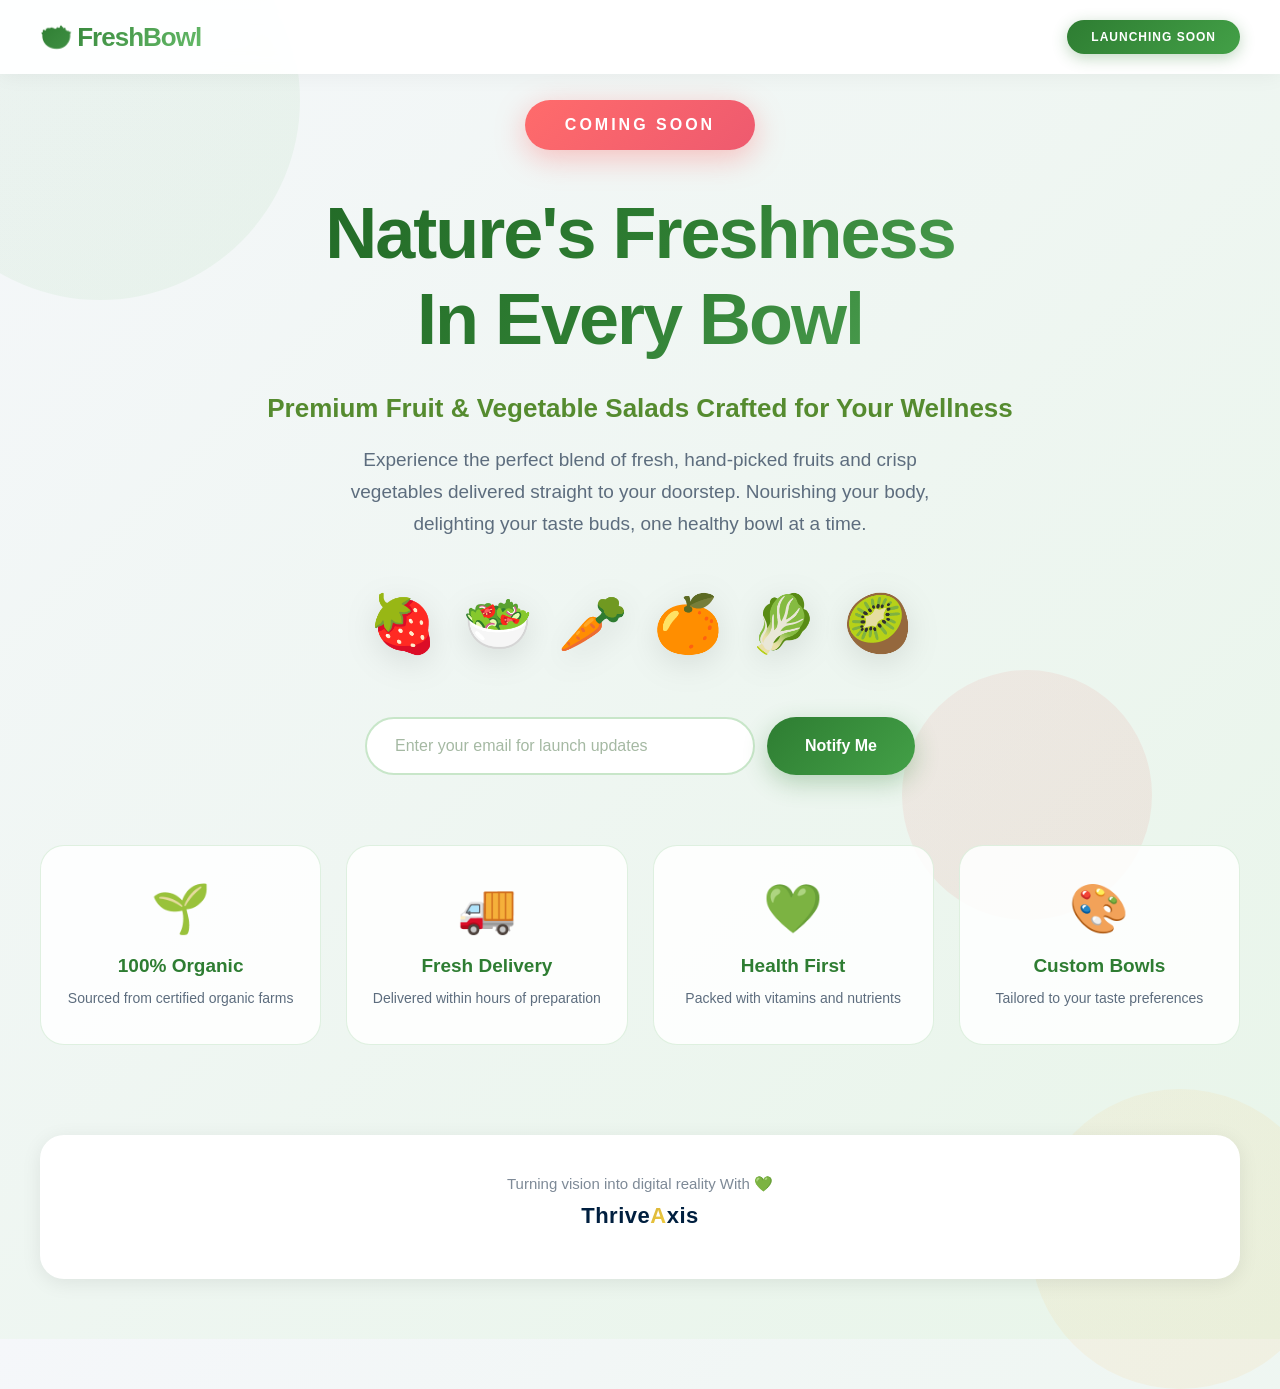
==== index.html @ f8d40009 "intial commits" ====
<!DOCTYPE html>
<html lang="en">
<head>
    <meta charset="UTF-8">
    <meta name="viewport" content="width=device-width, initial-scale=1.0">
            <title>Fresh Bowl - Premium Fruit & Vegetable Salads</title>
    <style>
        * {
            margin: 0;
            padding: 0;
            box-sizing: border-box;
        }

        body {
            font-family: 'Segoe UI', Tahoma, Geneva, Verdana, sans-serif;
            overflow-x: hidden;
            background: linear-gradient(135deg, #f5f7fa 0%, #e8f5e9 100%);
        }

        .hero {
            min-height: 100vh;
            position: relative;
            display: flex;
            align-items: center;
            justify-content: center;
            padding: 100px 20px 60px;
        }

        /* Animated background elements */
        .bg-circle {
            position: absolute;
            border-radius: 50%;
            opacity: 0.08;
            animation: float 20s infinite ease-in-out;
            z-index: 0;
        }

        .circle-1 {
            width: 400px;
            height: 400px;
            background: linear-gradient(135deg, #81c784, #66bb6a);
            top: -100px;
            left: -100px;
            animation-delay: 0s;
        }

        .circle-2 {
            width: 300px;
            height: 300px;
            background: linear-gradient(135deg, #ffb74d, #ffa726);
            bottom: -50px;
            right: -50px;
            animation-delay: 2s;
        }

        .circle-3 {
            width: 250px;
            height: 250px;
            background: linear-gradient(135deg, #ef5350, #e53935);
            top: 50%;
            right: 10%;
            animation-delay: 4s;
        }

        @keyframes float {
            0%, 100% { transform: translate(0, 0) scale(1); }
            25% { transform: translate(30px, -30px) scale(1.1); }
            50% { transform: translate(-20px, 20px) scale(0.9); }
            75% { transform: translate(20px, 30px) scale(1.05); }
        }

        .container {
            max-width: 1200px;
            width: 100%;
            position: relative;
            z-index: 2;
        }

        .header {
            position: fixed;
            top: 0;
            left: 0;
            right: 0;
            padding: 20px 40px;
            display: flex;
            justify-content: space-between;
            align-items: center;
            background: rgba(255, 255, 255, 0.95);
            backdrop-filter: blur(10px);
            box-shadow: 0 2px 20px rgba(0, 0, 0, 0.05);
            z-index: 100;
        }

        .logo {
            font-size: 26px;
            font-weight: 800;
            background: linear-gradient(135deg, #2e7d32, #66bb6a);
            -webkit-background-clip: text;
            -webkit-text-fill-color: transparent;
            background-clip: text;
            letter-spacing: -1px;
        }

        .nav-badge {
            background: linear-gradient(135deg, #2e7d32, #43a047);
            color: white;
            padding: 10px 24px;
            border-radius: 25px;
            font-size: 12px;
            font-weight: 700;
            letter-spacing: 1px;
            box-shadow: 0 4px 15px rgba(46, 125, 50, 0.3);
            text-transform: uppercase;
        }

        .hero-content {
            text-align: center;
            animation: fadeInUp 1s ease-out;
        }

        @keyframes fadeInUp {
            from {
                opacity: 0;
                transform: translateY(30px);
            }
            to {
                opacity: 1;
                transform: translateY(0);
            }
        }

        .coming-soon-main {
            display: inline-block;
            background: linear-gradient(135deg, #ff6b6b, #ee5a6f);
            color: white;
            padding: 16px 40px;
            border-radius: 50px;
            font-size: 16px;
            font-weight: 700;
            letter-spacing: 3px;
            text-transform: uppercase;
            box-shadow: 0 8px 30px rgba(255, 107, 107, 0.4);
            margin-bottom: 40px;
            animation: pulse 2s infinite, fadeInUp 1s ease-out;
        }

        @keyframes pulse {
            0%, 100% { transform: scale(1); }
            50% { transform: scale(1.05); }
        }

        .hero-title {
            font-size: clamp(36px, 7vw, 72px);
            font-weight: 900;
            line-height: 1.2;
            margin-bottom: 30px;
            background: linear-gradient(135deg, #1b5e20, #2e7d32, #66bb6a);
            -webkit-background-clip: text;
            -webkit-text-fill-color: transparent;
            background-clip: text;
            letter-spacing: -2px;
            animation: fadeInUp 1s ease-out 0.2s both;
        }

        .hero-subtitle {
            font-size: clamp(18px, 2.5vw, 26px);
            color: #558b2f;
            margin-bottom: 20px;
            font-weight: 600;
            animation: fadeInUp 1s ease-out 0.3s both;
        }

        .hero-description {
            font-size: clamp(15px, 2vw, 19px);
            color: #5d6d7e;
            max-width: 650px;
            margin: 0 auto 50px;
            line-height: 1.7;
            animation: fadeInUp 1s ease-out 0.4s both;
        }

        .fruit-icons {
            display: flex;
            justify-content: center;
            gap: 25px;
            margin: 50px 0 60px;
            flex-wrap: wrap;
            animation: fadeInUp 1s ease-out 0.5s both;
        }

        .fruit-icon {
            font-size: 56px;
            animation: bounce 3s infinite ease-in-out;
            filter: drop-shadow(0 8px 16px rgba(0,0,0,0.1));
        }

        .fruit-icon:nth-child(1) { animation-delay: 0s; }
        .fruit-icon:nth-child(2) { animation-delay: 0.2s; }
        .fruit-icon:nth-child(3) { animation-delay: 0.4s; }
        .fruit-icon:nth-child(4) { animation-delay: 0.6s; }
        .fruit-icon:nth-child(5) { animation-delay: 0.8s; }

        @keyframes bounce {
            0%, 100% { transform: translateY(0); }
            50% { transform: translateY(-20px); }
        }

        .notify-form {
            display: flex;
            gap: 12px;
            max-width: 550px;
            margin: 0 auto 60px;
            animation: fadeInUp 1s ease-out 0.6s both;
        }

        .email-input {
            flex: 1;
            padding: 18px 28px;
            border: 2px solid #c8e6c9;
            border-radius: 50px;
            font-size: 16px;
            outline: none;
            transition: all 0.3s ease;
            background: white;
        }

        .email-input:focus {
            border-color: #66bb6a;
            box-shadow: 0 0 0 4px rgba(102, 187, 106, 0.1);
        }

        .email-input::placeholder {
            color: #a5b9a3;
        }

        .notify-btn {
            padding: 18px 38px;
            background: linear-gradient(135deg, #2e7d32, #43a047);
            color: white;
            border: none;
            border-radius: 50px;
            font-size: 16px;
            font-weight: 700;
            cursor: pointer;
            transition: all 0.3s ease;
            box-shadow: 0 8px 25px rgba(46, 125, 50, 0.3);
            white-space: nowrap;
        }

        .notify-btn:hover {
            transform: translateY(-2px);
            box-shadow: 0 12px 35px rgba(46, 125, 50, 0.4);
            background: linear-gradient(135deg, #388e3c, #4caf50);
        }

        .features {
            display: grid;
            grid-template-columns: repeat(auto-fit, minmax(220px, 1fr));
            gap: 25px;
            margin-top: 70px;
            animation: fadeInUp 1s ease-out 0.7s both;
        }

        .feature {
            text-align: center;
            padding: 35px 25px;
            background: rgba(255, 255, 255, 0.85);
            border-radius: 24px;
            backdrop-filter: blur(10px);
            border: 1px solid rgba(102, 187, 106, 0.2);
            transition: all 0.3s ease;
        }

        .feature:hover {
            transform: translateY(-8px);
            box-shadow: 0 20px 45px rgba(0,0,0,0.12);
            background: rgba(255, 255, 255, 0.95);
            border-color: rgba(102, 187, 106, 0.4);
        }

        .feature-icon {
            font-size: 48px;
            margin-bottom: 18px;
            display: block;
        }

        .feature-title {
            font-size: 19px;
            font-weight: 700;
            color: #2e7d32;
            margin-bottom: 10px;
        }

        .feature-desc {
            font-size: 14px;
            color: #5d6d7e;
            line-height: 1.6;
        }

        .footer {
            text-align: center;
            margin-top: 90px;
            padding: 40px 20px 50px;
            animation: fadeInUp 1s ease-out 0.8s both;
            background: white;
            border-radius: 24px;
            box-shadow: 0 4px 20px rgba(0, 0, 0, 0.08);
        }

        .built-by {
            font-size: 15px;
            color: #7e8a97;
            margin-bottom: 10px;
            font-weight: 500;
        }

        .team-name {
            font-size: 22px;
            font-weight: 800;
            letter-spacing: 0.5px;
            display: inline-block;
        }

        .team-thrive {
            color: #001f3f;
        }

        .team-a {
            background: linear-gradient(135deg, #d4af37, #f4d03f);
            -webkit-background-clip: text;
            -webkit-text-fill-color: transparent;
            background-clip: text;
        }

        .team-xis {
            color: #001f3f;
        }

        @media (max-width: 768px) {
            .header {
                padding: 15px 20px;
            }

            .logo {
                font-size: 22px;
            }

            .nav-badge {
                font-size: 10px;
                padding: 8px 18px;
            }

            .hero {
                padding: 120px 15px 40px;
            }

            .coming-soon-main {
                font-size: 14px;
                padding: 14px 32px;
                letter-spacing: 2px;
                margin-bottom: 35px;
            }

            .hero-title {
                margin-bottom: 25px;
            }

            .hero-subtitle {
                margin-bottom: 18px;
            }

            .hero-description {
                margin-bottom: 40px;
            }

            .notify-form {
                flex-direction: column;
                gap: 15px;
                margin-bottom: 50px;
            }

            .notify-btn {
                width: 100%;
            }

            .fruit-icons {
                gap: 18px;
                margin: 40px 0 50px;
            }

            .fruit-icon {
                font-size: 42px;
            }

            .features {
                grid-template-columns: 1fr;
                gap: 20px;
                margin-top: 50px;
            }

            .feature {
                padding: 30px 20px;
            }

            .footer {
                margin-top: 60px;
                padding-bottom: 40px;
            }
        }

        @media (max-width: 480px) {
            .hero {
                padding: 110px 10px 30px;
            }

            .coming-soon-main {
                font-size: 12px;
                padding: 12px 28px;
                letter-spacing: 1.5px;
            }

            .fruit-icons {
                gap: 12px;
            }

            .fruit-icon {
                font-size: 36px;
            }
        }
    </style>
</head>
<body>
    <div class="hero">
        <div class="bg-circle circle-1"></div>
        <div class="bg-circle circle-2"></div>
        <div class="bg-circle circle-3"></div>

        <div class="header">
            <div class="logo">🥗 FreshBowl</div>
            <div class="nav-badge">Launching Soon</div>
        </div>

        <div class="container">
            <div class="hero-content">
                <div class="coming-soon-main">Coming Soon</div>
                
                <h1 class="hero-title">Nature's Freshness<br>In Every Bowl</h1>
                
                <p class="hero-subtitle">Premium Fruit & Vegetable Salads Crafted for Your Wellness</p>
                
                <p class="hero-description">
                    Experience the perfect blend of fresh, hand-picked fruits and crisp vegetables delivered straight to your doorstep. 
                    Nourishing your body, delighting your taste buds, one healthy bowl at a time.
                </p>

                <div class="fruit-icons">
                    <div class="fruit-icon">🍓</div>
                    <div class="fruit-icon">🥗</div>
                    <div class="fruit-icon">🥕</div>
                    <div class="fruit-icon">🍊</div>
                    <div class="fruit-icon">🥬</div>
                    <div class="fruit-icon">🥝</div>
                </div>

                <form class="notify-form" action="https://formsubmit.co/mdaaqifhussain786@gmail.com" method="POST" id="notifyForm">
                    <input 
                        type="email"
                        name="email" 
                        class="email-input" 
                        placeholder="Enter your email for launch updates"
                        required
                    >
                    <input type="hidden" name="_subject" value="New FreshBowl Launch Notification Request">
                    <input type="hidden" name="_captcha" value="false">
                    <input type="hidden" name="_template" value="table">
                    <input type="hidden" name="_autoresponse" value="Thank you for your interest in FreshBowl! 🎉 We're excited to have you on our launch list. We'll notify you as soon as we go live with our fresh, healthy salad bowls. Stay healthy! - Team ThriveAxis">
                    <button type="submit" class="notify-btn">Notify Me</button>
                </form>

                <div id="thankYouMessage" style="display: none; max-width: 550px; margin: 0 auto 60px; padding: 25px 35px; background: linear-gradient(135deg, #d4edda, #c3e6cb); border-radius: 20px; border: 2px solid #28a745; animation: fadeInUp 0.5s ease-out;">
                    <div style="font-size: 48px; margin-bottom: 15px;">🎉</div>
                    <div style="font-size: 22px; font-weight: 700; color: #155724; margin-bottom: 10px;">Thank You!</div>
                    <div style="font-size: 16px; color: #155724; line-height: 1.6;">
                        We've received your email! You'll be the first to know when we launch our fresh, healthy salad bowls.
                    </div>
                </div>

                <div class="features">
                    <div class="feature">
                        <div class="feature-icon">🌱</div>
                        <div class="feature-title">100% Organic</div>
                        <div class="feature-desc">Sourced from certified organic farms</div>
                    </div>
                    <div class="feature">
                        <div class="feature-icon">🚚</div>
                        <div class="feature-title">Fresh Delivery</div>
                        <div class="feature-desc">Delivered within hours of preparation</div>
                    </div>
                    <div class="feature">
                        <div class="feature-icon">💚</div>
                        <div class="feature-title">Health First</div>
                        <div class="feature-desc">Packed with vitamins and nutrients</div>
                    </div>
                    <div class="feature">
                        <div class="feature-icon">🎨</div>
                        <div class="feature-title">Custom Bowls</div>
                        <div class="feature-desc">Tailored to your taste preferences</div>
                    </div>
                </div>

                <div class="footer">
                    <div class="built-by">Turning vision into digital reality  With 💚</div>
                    <div class="team-name">
                        <span class="team-thrive">Thrive</span><span class="team-a">A</span><span class="team-xis">xis</span>
                    </div>
                </div>
            </div>
        </div>
    </div>

    <script>
        // Show thank you message when form is submitted
        const form = document.getElementById('notifyForm');
        const thankYouMessage = document.getElementById('thankYouMessage');
        
        form.addEventListener('submit', function(e) {
            // Allow form to submit to FormSubmit
            setTimeout(function() {
                form.style.display = 'none';
                thankYouMessage.style.display = 'block';
            }, 100);
        });
    </script>
</body>
</html>
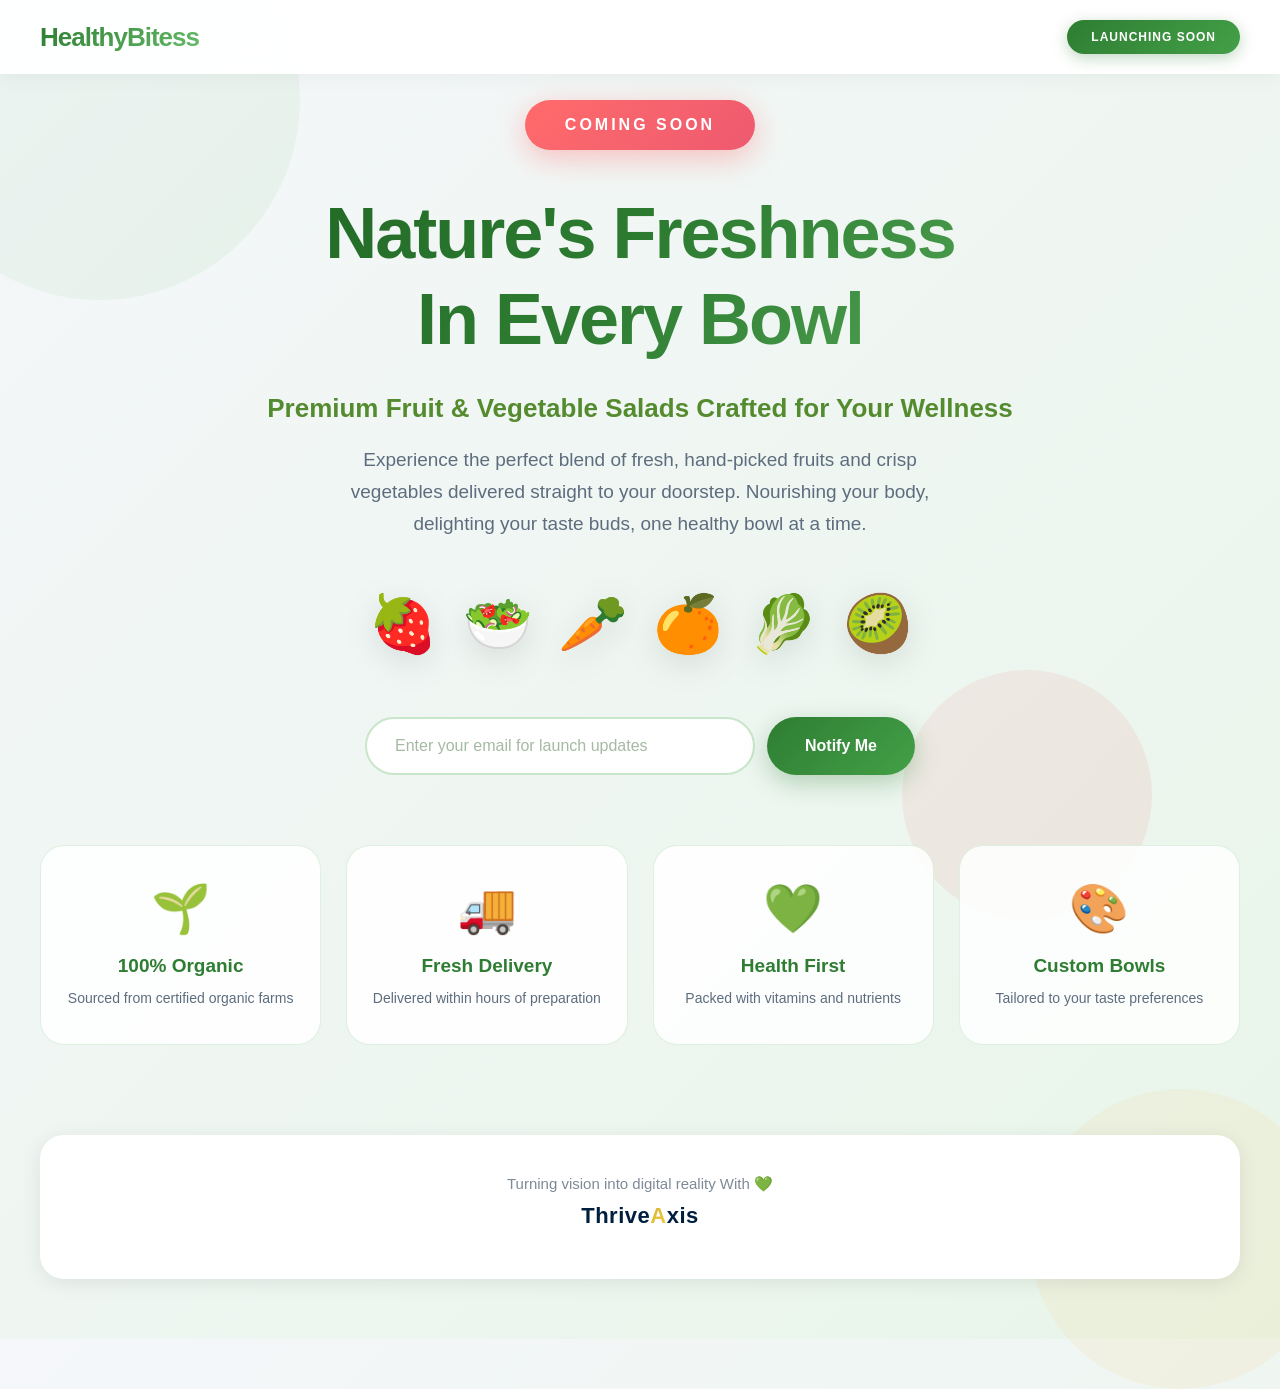
==== commit 99c9c081: "Update index.html" ====
--- a/index.html
+++ b/index.html
@@ -436,7 +436,7 @@
         <div class="bg-circle circle-3"></div>
 
         <div class="header">
-            <div class="logo">🥗 FreshBowl</div>
+            <div class="logo">HealthyBitess</div>
             <div class="nav-badge">Launching Soon</div>
         </div>
 
@@ -532,4 +532,5 @@
         });
     </script>
 </body>
-</html>+
+</html>
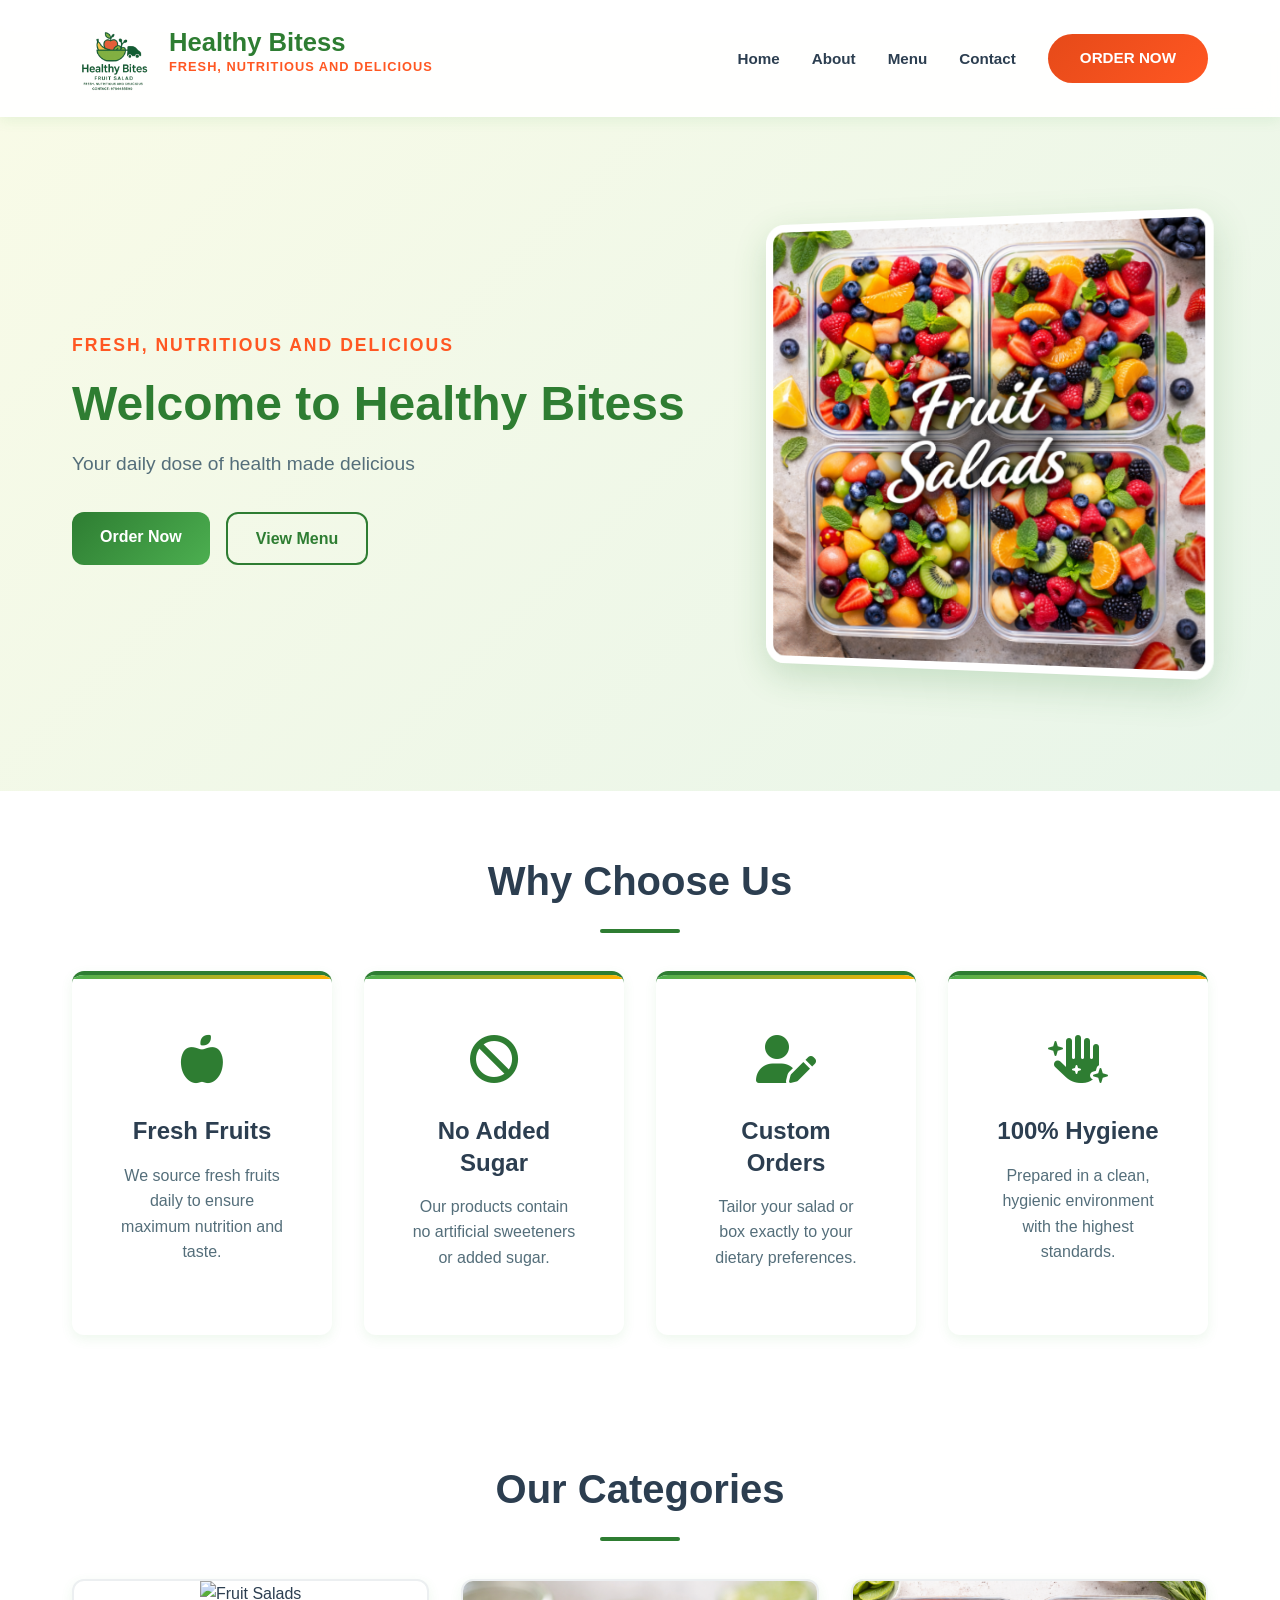
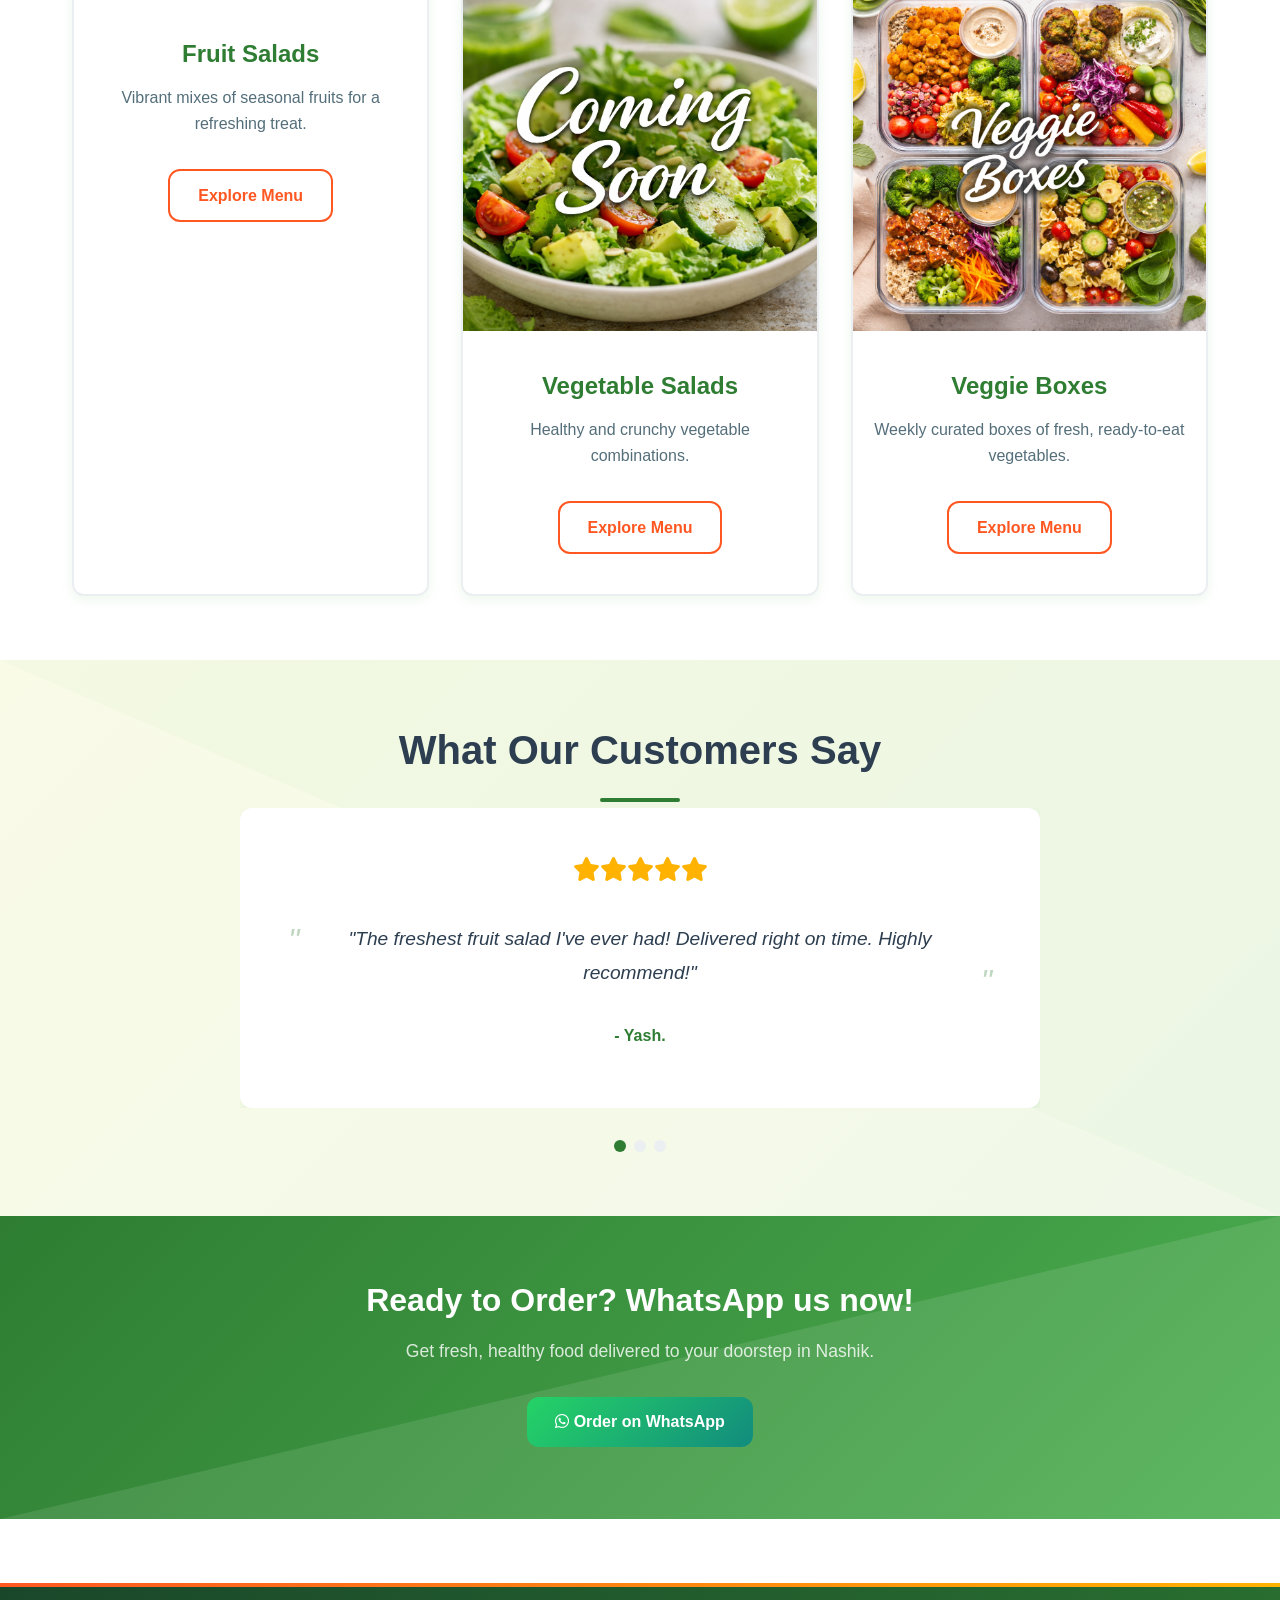
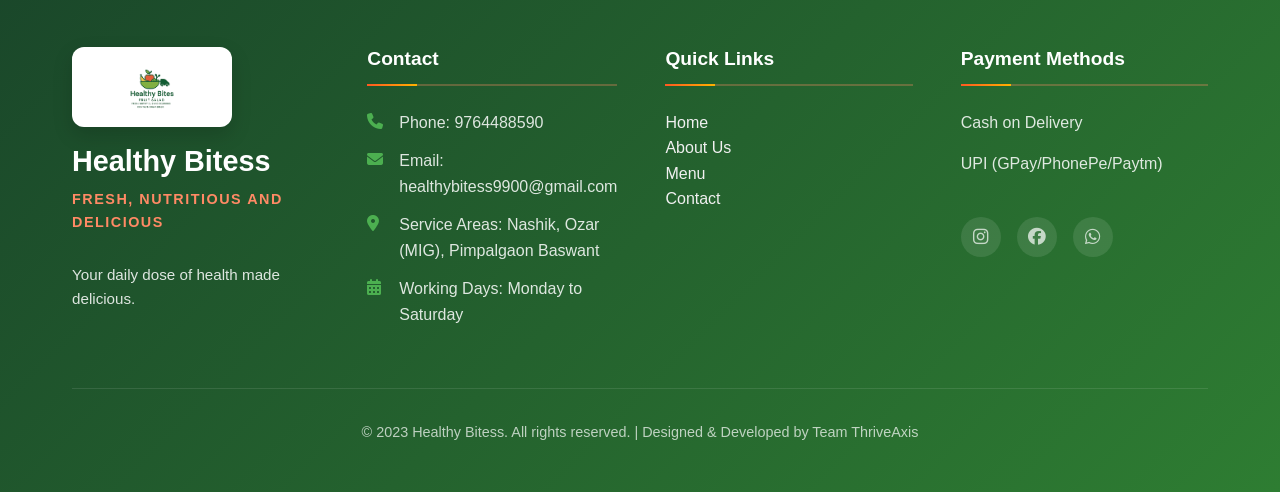
==== commit 507f23cb: "initial commit" ====
--- a/index.html
+++ b/index.html
@@ -3,534 +3,215 @@
 <head>
     <meta charset="UTF-8">
     <meta name="viewport" content="width=device-width, initial-scale=1.0">
-            <title>Fresh Bowl - Premium Fruit & Vegetable Salads</title>
-    <style>
-        * {
-            margin: 0;
-            padding: 0;
-            box-sizing: border-box;
-        }
-
-        body {
-            font-family: 'Segoe UI', Tahoma, Geneva, Verdana, sans-serif;
-            overflow-x: hidden;
-            background: linear-gradient(135deg, #f5f7fa 0%, #e8f5e9 100%);
-        }
-
-        .hero {
-            min-height: 100vh;
-            position: relative;
-            display: flex;
-            align-items: center;
-            justify-content: center;
-            padding: 100px 20px 60px;
-        }
-
-        /* Animated background elements */
-        .bg-circle {
-            position: absolute;
-            border-radius: 50%;
-            opacity: 0.08;
-            animation: float 20s infinite ease-in-out;
-            z-index: 0;
-        }
-
-        .circle-1 {
-            width: 400px;
-            height: 400px;
-            background: linear-gradient(135deg, #81c784, #66bb6a);
-            top: -100px;
-            left: -100px;
-            animation-delay: 0s;
-        }
-
-        .circle-2 {
-            width: 300px;
-            height: 300px;
-            background: linear-gradient(135deg, #ffb74d, #ffa726);
-            bottom: -50px;
-            right: -50px;
-            animation-delay: 2s;
-        }
-
-        .circle-3 {
-            width: 250px;
-            height: 250px;
-            background: linear-gradient(135deg, #ef5350, #e53935);
-            top: 50%;
-            right: 10%;
-            animation-delay: 4s;
-        }
-
-        @keyframes float {
-            0%, 100% { transform: translate(0, 0) scale(1); }
-            25% { transform: translate(30px, -30px) scale(1.1); }
-            50% { transform: translate(-20px, 20px) scale(0.9); }
-            75% { transform: translate(20px, 30px) scale(1.05); }
-        }
-
-        .container {
-            max-width: 1200px;
-            width: 100%;
-            position: relative;
-            z-index: 2;
-        }
-
-        .header {
-            position: fixed;
-            top: 0;
-            left: 0;
-            right: 0;
-            padding: 20px 40px;
-            display: flex;
-            justify-content: space-between;
-            align-items: center;
-            background: rgba(255, 255, 255, 0.95);
-            backdrop-filter: blur(10px);
-            box-shadow: 0 2px 20px rgba(0, 0, 0, 0.05);
-            z-index: 100;
-        }
-
-        .logo {
-            font-size: 26px;
-            font-weight: 800;
-            background: linear-gradient(135deg, #2e7d32, #66bb6a);
-            -webkit-background-clip: text;
-            -webkit-text-fill-color: transparent;
-            background-clip: text;
-            letter-spacing: -1px;
-        }
-
-        .nav-badge {
-            background: linear-gradient(135deg, #2e7d32, #43a047);
-            color: white;
-            padding: 10px 24px;
-            border-radius: 25px;
-            font-size: 12px;
-            font-weight: 700;
-            letter-spacing: 1px;
-            box-shadow: 0 4px 15px rgba(46, 125, 50, 0.3);
-            text-transform: uppercase;
-        }
-
-        .hero-content {
-            text-align: center;
-            animation: fadeInUp 1s ease-out;
-        }
-
-        @keyframes fadeInUp {
-            from {
-                opacity: 0;
-                transform: translateY(30px);
-            }
-            to {
-                opacity: 1;
-                transform: translateY(0);
-            }
-        }
-
-        .coming-soon-main {
-            display: inline-block;
-            background: linear-gradient(135deg, #ff6b6b, #ee5a6f);
-            color: white;
-            padding: 16px 40px;
-            border-radius: 50px;
-            font-size: 16px;
-            font-weight: 700;
-            letter-spacing: 3px;
-            text-transform: uppercase;
-            box-shadow: 0 8px 30px rgba(255, 107, 107, 0.4);
-            margin-bottom: 40px;
-            animation: pulse 2s infinite, fadeInUp 1s ease-out;
-        }
-
-        @keyframes pulse {
-            0%, 100% { transform: scale(1); }
-            50% { transform: scale(1.05); }
-        }
-
-        .hero-title {
-            font-size: clamp(36px, 7vw, 72px);
-            font-weight: 900;
-            line-height: 1.2;
-            margin-bottom: 30px;
-            background: linear-gradient(135deg, #1b5e20, #2e7d32, #66bb6a);
-            -webkit-background-clip: text;
-            -webkit-text-fill-color: transparent;
-            background-clip: text;
-            letter-spacing: -2px;
-            animation: fadeInUp 1s ease-out 0.2s both;
-        }
-
-        .hero-subtitle {
-            font-size: clamp(18px, 2.5vw, 26px);
-            color: #558b2f;
-            margin-bottom: 20px;
-            font-weight: 600;
-            animation: fadeInUp 1s ease-out 0.3s both;
-        }
-
-        .hero-description {
-            font-size: clamp(15px, 2vw, 19px);
-            color: #5d6d7e;
-            max-width: 650px;
-            margin: 0 auto 50px;
-            line-height: 1.7;
-            animation: fadeInUp 1s ease-out 0.4s both;
-        }
-
-        .fruit-icons {
-            display: flex;
-            justify-content: center;
-            gap: 25px;
-            margin: 50px 0 60px;
-            flex-wrap: wrap;
-            animation: fadeInUp 1s ease-out 0.5s both;
-        }
-
-        .fruit-icon {
-            font-size: 56px;
-            animation: bounce 3s infinite ease-in-out;
-            filter: drop-shadow(0 8px 16px rgba(0,0,0,0.1));
-        }
-
-        .fruit-icon:nth-child(1) { animation-delay: 0s; }
-        .fruit-icon:nth-child(2) { animation-delay: 0.2s; }
-        .fruit-icon:nth-child(3) { animation-delay: 0.4s; }
-        .fruit-icon:nth-child(4) { animation-delay: 0.6s; }
-        .fruit-icon:nth-child(5) { animation-delay: 0.8s; }
-
-        @keyframes bounce {
-            0%, 100% { transform: translateY(0); }
-            50% { transform: translateY(-20px); }
-        }
-
-        .notify-form {
-            display: flex;
-            gap: 12px;
-            max-width: 550px;
-            margin: 0 auto 60px;
-            animation: fadeInUp 1s ease-out 0.6s both;
-        }
-
-        .email-input {
-            flex: 1;
-            padding: 18px 28px;
-            border: 2px solid #c8e6c9;
-            border-radius: 50px;
-            font-size: 16px;
-            outline: none;
-            transition: all 0.3s ease;
-            background: white;
-        }
-
-        .email-input:focus {
-            border-color: #66bb6a;
-            box-shadow: 0 0 0 4px rgba(102, 187, 106, 0.1);
-        }
-
-        .email-input::placeholder {
-            color: #a5b9a3;
-        }
-
-        .notify-btn {
-            padding: 18px 38px;
-            background: linear-gradient(135deg, #2e7d32, #43a047);
-            color: white;
-            border: none;
-            border-radius: 50px;
-            font-size: 16px;
-            font-weight: 700;
-            cursor: pointer;
-            transition: all 0.3s ease;
-            box-shadow: 0 8px 25px rgba(46, 125, 50, 0.3);
-            white-space: nowrap;
-        }
-
-        .notify-btn:hover {
-            transform: translateY(-2px);
-            box-shadow: 0 12px 35px rgba(46, 125, 50, 0.4);
-            background: linear-gradient(135deg, #388e3c, #4caf50);
-        }
-
-        .features {
-            display: grid;
-            grid-template-columns: repeat(auto-fit, minmax(220px, 1fr));
-            gap: 25px;
-            margin-top: 70px;
-            animation: fadeInUp 1s ease-out 0.7s both;
-        }
-
-        .feature {
-            text-align: center;
-            padding: 35px 25px;
-            background: rgba(255, 255, 255, 0.85);
-            border-radius: 24px;
-            backdrop-filter: blur(10px);
-            border: 1px solid rgba(102, 187, 106, 0.2);
-            transition: all 0.3s ease;
-        }
-
-        .feature:hover {
-            transform: translateY(-8px);
-            box-shadow: 0 20px 45px rgba(0,0,0,0.12);
-            background: rgba(255, 255, 255, 0.95);
-            border-color: rgba(102, 187, 106, 0.4);
-        }
-
-        .feature-icon {
-            font-size: 48px;
-            margin-bottom: 18px;
-            display: block;
-        }
-
-        .feature-title {
-            font-size: 19px;
-            font-weight: 700;
-            color: #2e7d32;
-            margin-bottom: 10px;
-        }
-
-        .feature-desc {
-            font-size: 14px;
-            color: #5d6d7e;
-            line-height: 1.6;
-        }
-
-        .footer {
-            text-align: center;
-            margin-top: 90px;
-            padding: 40px 20px 50px;
-            animation: fadeInUp 1s ease-out 0.8s both;
-            background: white;
-            border-radius: 24px;
-            box-shadow: 0 4px 20px rgba(0, 0, 0, 0.08);
-        }
-
-        .built-by {
-            font-size: 15px;
-            color: #7e8a97;
-            margin-bottom: 10px;
-            font-weight: 500;
-        }
-
-        .team-name {
-            font-size: 22px;
-            font-weight: 800;
-            letter-spacing: 0.5px;
-            display: inline-block;
-        }
-
-        .team-thrive {
-            color: #001f3f;
-        }
-
-        .team-a {
-            background: linear-gradient(135deg, #d4af37, #f4d03f);
-            -webkit-background-clip: text;
-            -webkit-text-fill-color: transparent;
-            background-clip: text;
-        }
-
-        .team-xis {
-            color: #001f3f;
-        }
-
-        @media (max-width: 768px) {
-            .header {
-                padding: 15px 20px;
-            }
-
-            .logo {
-                font-size: 22px;
-            }
-
-            .nav-badge {
-                font-size: 10px;
-                padding: 8px 18px;
-            }
-
-            .hero {
-                padding: 120px 15px 40px;
-            }
-
-            .coming-soon-main {
-                font-size: 14px;
-                padding: 14px 32px;
-                letter-spacing: 2px;
-                margin-bottom: 35px;
-            }
-
-            .hero-title {
-                margin-bottom: 25px;
-            }
-
-            .hero-subtitle {
-                margin-bottom: 18px;
-            }
-
-            .hero-description {
-                margin-bottom: 40px;
-            }
-
-            .notify-form {
-                flex-direction: column;
-                gap: 15px;
-                margin-bottom: 50px;
-            }
-
-            .notify-btn {
-                width: 100%;
-            }
-
-            .fruit-icons {
-                gap: 18px;
-                margin: 40px 0 50px;
-            }
-
-            .fruit-icon {
-                font-size: 42px;
-            }
-
-            .features {
-                grid-template-columns: 1fr;
-                gap: 20px;
-                margin-top: 50px;
-            }
-
-            .feature {
-                padding: 30px 20px;
-            }
-
-            .footer {
-                margin-top: 60px;
-                padding-bottom: 40px;
-            }
-        }
-
-        @media (max-width: 480px) {
-            .hero {
-                padding: 110px 10px 30px;
-            }
-
-            .coming-soon-main {
-                font-size: 12px;
-                padding: 12px 28px;
-                letter-spacing: 1.5px;
-            }
-
-            .fruit-icons {
-                gap: 12px;
-            }
-
-            .fruit-icon {
-                font-size: 36px;
-            }
-        }
-    </style>
+    <title>Healthy Bitess - Fresh, Nutritious and Delicious</title>
+    <link rel="stylesheet" href="assests/corewave.css">
+    <link rel="icon" type="image/x-icon" href="images/healthy bitess icon.jpeg">
+    <link rel="stylesheet" href="https://cdnjs.cloudflare.com/ajax/libs/font-awesome/6.4.0/css/all.min.css">
 </head>
 <body>
-    <div class="hero">
-        <div class="bg-circle circle-1"></div>
-        <div class="bg-circle circle-2"></div>
-        <div class="bg-circle circle-3"></div>
-
-        <div class="header">
-            <div class="logo">HealthyBitess</div>
-            <div class="nav-badge">Launching Soon</div>
-        </div>
-
+    <header class="header sticky">
         <div class="container">
-            <div class="hero-content">
-                <div class="coming-soon-main">Coming Soon</div>
-                
-                <h1 class="hero-title">Nature's Freshness<br>In Every Bowl</h1>
-                
-                <p class="hero-subtitle">Premium Fruit & Vegetable Salads Crafted for Your Wellness</p>
-                
-                <p class="hero-description">
-                    Experience the perfect blend of fresh, hand-picked fruits and crisp vegetables delivered straight to your doorstep. 
-                    Nourishing your body, delighting your taste buds, one healthy bowl at a time.
-                </p>
-
-                <div class="fruit-icons">
-                    <div class="fruit-icon">🍓</div>
-                    <div class="fruit-icon">🥗</div>
-                    <div class="fruit-icon">🥕</div>
-                    <div class="fruit-icon">🍊</div>
-                    <div class="fruit-icon">🥬</div>
-                    <div class="fruit-icon">🥝</div>
-                </div>
-
-                <form class="notify-form" action="https://formsubmit.co/mdaaqifhussain786@gmail.com" method="POST" id="notifyForm">
-                    <input 
-                        type="email"
-                        name="email" 
-                        class="email-input" 
-                        placeholder="Enter your email for launch updates"
-                        required
-                    >
-                    <input type="hidden" name="_subject" value="New FreshBowl Launch Notification Request">
-                    <input type="hidden" name="_captcha" value="false">
-                    <input type="hidden" name="_template" value="table">
-                    <input type="hidden" name="_autoresponse" value="Thank you for your interest in FreshBowl! 🎉 We're excited to have you on our launch list. We'll notify you as soon as we go live with our fresh, healthy salad bowls. Stay healthy! - Team ThriveAxis">
-                    <button type="submit" class="notify-btn">Notify Me</button>
-                </form>
-
-                <div id="thankYouMessage" style="display: none; max-width: 550px; margin: 0 auto 60px; padding: 25px 35px; background: linear-gradient(135deg, #d4edda, #c3e6cb); border-radius: 20px; border: 2px solid #28a745; animation: fadeInUp 0.5s ease-out;">
-                    <div style="font-size: 48px; margin-bottom: 15px;">🎉</div>
-                    <div style="font-size: 22px; font-weight: 700; color: #155724; margin-bottom: 10px;">Thank You!</div>
-                    <div style="font-size: 16px; color: #155724; line-height: 1.6;">
-                        We've received your email! You'll be the first to know when we launch our fresh, healthy salad bowls.
-                    </div>
-                </div>
-
-                <div class="features">
-                    <div class="feature">
-                        <div class="feature-icon">🌱</div>
-                        <div class="feature-title">100% Organic</div>
-                        <div class="feature-desc">Sourced from certified organic farms</div>
-                    </div>
-                    <div class="feature">
-                        <div class="feature-icon">🚚</div>
-                        <div class="feature-title">Fresh Delivery</div>
-                        <div class="feature-desc">Delivered within hours of preparation</div>
-                    </div>
-                    <div class="feature">
-                        <div class="feature-icon">💚</div>
-                        <div class="feature-title">Health First</div>
-                        <div class="feature-desc">Packed with vitamins and nutrients</div>
-                    </div>
-                    <div class="feature">
-                        <div class="feature-icon">🎨</div>
-                        <div class="feature-title">Custom Bowls</div>
-                        <div class="feature-desc">Tailored to your taste preferences</div>
-                    </div>
-                </div>
-
-                <div class="footer">
-                    <div class="built-by">Turning vision into digital reality  With 💚</div>
-                    <div class="team-name">
-                        <span class="team-thrive">Thrive</span><span class="team-a">A</span><span class="team-xis">xis</span>
-                    </div>
-                </div>
-            </div>
-        </div>
-    </div>
-
-    <script>
-        // Show thank you message when form is submitted
-        const form = document.getElementById('notifyForm');
-        const thankYouMessage = document.getElementById('thankYouMessage');
-        
-        form.addEventListener('submit', function(e) {
-            // Allow form to submit to FormSubmit
-            setTimeout(function() {
-                form.style.display = 'none';
-                thankYouMessage.style.display = 'block';
-            }, 100);
-        });
-    </script>
+            <div class="logo">
+            <img src="images/hb logo.png" alt="Healthy Bitess Logo" class="logo-img">
+            <div class="logo-text">
+            <h1>Healthy Bitess</h1>
+            <p class="tagline">FRESH, NUTRITIOUS AND DELICIOUS</p>
+        </div>
+        </div>
+            <nav class="nav-menu">
+                <ul>
+                    <li><a href="index.html">Home</a></li>
+                    <li><a href="about.html">About</a></li>
+                    <li><a href="menu.html">Menu</a></li>
+                    <li><a href="contact.html">Contact</a></li>
+                </ul>
+                <a href="https://wa.me/919764488590" class="btn cta-btn">ORDER NOW</a>
+            </nav>
+            <button class="mobile-menu-btn">
+                <i class="fas fa-bars"></i>
+            </button>
+        </div>
+    </header>
+
+    <main>
+
+        <br>
+        <section class="hero">
+            <div class="hero-bg blurred-bg"></div>
+            <div class="container">
+                <div class="hero-content">
+                    <div class="text-block animate-left">
+                        <p class="subtitle">FRESH, NUTRITIOUS AND DELICIOUS</p>
+                        <h2>Welcome to Healthy Bitess</h2>
+                        <p class="lead">Your daily dose of health made delicious</p>
+                        <div class="hero-btns">
+                            <a href="https://wa.me/9764488590" class="btn primary-btn">Order Now</a>
+                            <a href="menu.html" class="btn secondary-btn">View Menu</a>
+                        </div>
+                    </div>
+                    <div class="image-block animate-right">
+                        <img src="images/Fruit Salads.png" alt="Clear, vibrant fruit salad" class="hero-img">
+                    </div>
+                </div>
+            </div>
+        </section>
+
+        <section class="section why-us">
+            <div class="container">
+                <h2 class="section-title">Why Choose Us</h2>
+                <div class="cards">
+                    <div class="card">
+                        <div class="card-icon">
+                            <i class="fas fa-apple-alt"></i>
+                        </div>
+                        <h3>Fresh Fruits</h3>
+                        <p>We source fresh fruits daily to ensure maximum nutrition and taste.</p>
+                    </div>
+                    <div class="card">
+                        <div class="card-icon">
+                            <i class="fas fa-ban"></i>
+                        </div>
+                        <h3>No Added Sugar</h3>
+                        <p>Our products contain no artificial sweeteners or added sugar.</p>
+                    </div>
+                    <div class="card">
+                        <div class="card-icon">
+                            <i class="fas fa-user-edit"></i>
+                        </div>
+                        <h3>Custom Orders</h3>
+                        <p>Tailor your salad or box exactly to your dietary preferences.</p>
+                    </div>
+                    <div class="card">
+                        <div class="card-icon">
+                            <i class="fas fa-hand-sparkles"></i>
+                        </div>
+                        <h3>100% Hygiene</h3>
+                        <p>Prepared in a clean, hygienic environment with the highest standards.</p>
+                    </div>
+                </div>
+            </div>
+        </section>
+
+        <section class="section categories">
+            <div class="container">
+                <h2 class="section-title">Our Categories</h2>
+                <div class="category-cards">
+                    <div class="cat-card">
+                        <img src="https://images.unsplash.com/photo-1565958011703-44f9829ba187?ixlib=rb-4.0.3&auto=format&fit=crop&w-800&q=80" alt="Fruit Salads">
+                        <h3>Fruit Salads</h3>
+                        <p>Vibrant mixes of seasonal fruits for a refreshing treat.</p>
+                        <a href="menu.html#fruit" class="btn outline-btn">Explore Menu</a>
+                    </div>
+                    <div class="cat-card">
+                        <img src="images/Veg.png" alt="Vegetable Salads">
+                        <h3>Vegetable Salads</h3>
+                        <p>Healthy and crunchy vegetable combinations.</p>
+                        <a href="menu.html#vegetable" class="btn outline-btn">Explore Menu</a>
+                    </div>
+                    <div class="cat-card">
+                        <img src="images/vegbox.png" alt="Veggie Boxes">
+                        <h3>Veggie Boxes</h3>
+                        <p>Weekly curated boxes of fresh, ready-to-eat vegetables.</p>
+                        <a href="menu.html#box" class="btn outline-btn">Explore Menu</a>
+                    </div>
+                </div>
+            </div>
+        </section>
+
+        <section class="section testimonials">
+            <div class="container">
+                <h2 class="section-title">What Our Customers Say</h2>
+                <div class="slider">
+                    <div class="slide active">
+                        <div class="stars">
+                            <i class="fas fa-star"></i><i class="fas fa-star"></i><i class="fas fa-star"></i><i class="fas fa-star"></i><i class="fas fa-star"></i>
+                        </div>
+                        <p class="quote">"The freshest fruit salad I've ever had! Delivered right on time. Highly recommend!"</p>
+                        <p class="customer">- Yash.</p>
+                    </div>
+                    <div class="slide">
+                        <div class="stars">
+                            <i class="fas fa-star"></i><i class="fas fa-star"></i><i class="fas fa-star"></i><i class="fas fa-star"></i><i class="fas fa-star"></i>
+                        </div>
+                        <p class="quote">"Perfect for my fitness diet. Custom orders make it so easy to stay healthy."</p>
+                        <p class="customer">- Chetan.</p>
+                    </div>
+                    <div class="slide">
+                        <div class="stars">
+                            <i class="fas fa-star"></i><i class="fas fa-star"></i><i class="fas fa-star"></i><i class="fas fa-star"></i><i class="fas fa-star"></i>
+                        </div>
+                        <p class="quote">"Ordered a veggie box for the family. Everything was crisp and lasted all week."</p>
+                        <p class="customer">- The Rokade Family</p>
+                    </div>
+                </div>
+                <div class="slider-dots">
+                    <span class="dot active"></span>
+                    <span class="dot"></span>
+                    <span class="dot"></span>
+                </div>
+            </div>
+        </section>
+
+        <section class="cta-banner">
+            <div class="container">
+                <h2>Ready to Order? WhatsApp us now!</h2>
+                <p>Get fresh, healthy food delivered to your doorstep in Nashik.</p>
+                <a href="https://wa.me/919764488590" class="btn whatsapp-btn pulse">
+                    <i class="fab fa-whatsapp"></i> Order on WhatsApp
+                </a>
+            </div>
+        </section>
+    </main>
+
+    <footer class="footer">
+        <div class="container">
+            <div class="footer-grid">
+                <div class="footer-col footer-brand">
+                <div class="footer-logo">
+                <img src="images/hb logo.png" alt="Healthy Bitess Logo">
+              </div>
+               <h3>Healthy Bitess</h3>
+               <p class="tagline">FRESH, NUTRITIOUS AND DELICIOUS</p>
+               <p>Your daily dose of health made delicious.</p>
+               </div>
+
+                <div class="footer-col">
+                    <h4>Contact</h4>
+                    <p><i class="fas fa-phone"></i> Phone: 9764488590</p>
+                    <p><i class="fas fa-envelope"></i> Email: healthybitess9900@gmail.com</p>
+                    <p><i class="fas fa-map-marker-alt"></i> Service Areas: Nashik, Ozar (MIG), Pimpalgaon Baswant</p>
+                    <p><i class="fas fa-calendar-alt"></i> Working Days: Monday to Saturday</p>
+                </div>
+                <div class="footer-col">
+                    <h4>Quick Links</h4>
+                    <ul>
+                        <li><a href="index.html">Home</a></li>
+                        <li><a href="about.html">About Us</a></li>
+                        <li><a href="menu.html">Menu</a></li>
+                        <li><a href="contact.html">Contact</a></li>
+                    </ul>
+                </div>
+                <div class="footer-col">
+                    <h4>Payment Methods</h4>
+                    <p>Cash on Delivery</p>
+                    <p>UPI (GPay/PhonePe/Paytm)</p>
+                    <div class="social-icons">
+                        <a href="https://www.instagram.com/healthybitess_freshfruitsalad?igsh=Y3h0dXg1eW1nYnJy"><i class="fab fa-instagram"></i></a>
+                        <a href="#"><i class="fab fa-facebook"></i></a>
+                        <a href="https://wa.me/919764488590"><i class="fab fa-whatsapp"></i></a>
+                    </div>
+                </div>
+            </div>
+            <hr>
+            <p class="copyright">&copy; 2023 Healthy Bitess. All rights reserved. | Designed & Developed by Team ThriveAxis</p>
+        </div>
+    </footer>
+
+  
+    <button id="backToTop" class="back-to-top">
+        <i class="fas fa-chevron-up"></i>
+    </button>
+
+    <script src="assests/script.js"></script>
 </body>
-
-</html>
+</html>
--- a/assests/corewave.css
+++ b/assests/corewave.css
@@ -0,0 +1,2723 @@
+/* style.css for Healthy Bitess Website */
+/* Color Scheme & Design Philosophy - Optimized for Salad & Vegetable Business */
+:root {
+    /* Primary Colors - Enhanced for freshness */
+    --fresh-green: #2E7D32; /* Deeper, richer green for trust */
+    --light-green: #4CAF50; /* Vibrant green for freshness */
+    --vibrant-orange: #FF5722; /* Warmer orange (like carrots, oranges) */
+    --light-orange: #FF8A65; /* Softer orange accent */
+    --berry-red: #E64A19; /* Tomato/berry red */
+    --yellow-accent: #FFB300; /* Lemon/banana yellow */
+    --clean-white: #FFFFFF;
+    --soft-cream: #F9FBE7; /* Light celery green cream */
+    --dark-gray: #2C3E50; /* Darker, more professional gray */
+    --medium-gray: #546E7A;
+    --light-gray: #ECEFF1;
+    --shadow-color: rgba(76, 175, 80, 0.1); /* Green-tinted shadow */
+    
+    /* Accent Colors for food items */
+    --tomato-red: #F44336;
+    --carrot-orange: #FF9800;
+    --spinach-green: #388E3C;
+    --berry-purple: #7B1FA2;
+    --lemon-yellow: #FFEB3B;
+    
+    /* Typography */
+    --font-primary: 'Segoe UI', 'Roboto', Tahoma, Geneva, Verdana, sans-serif;
+    --font-heading: 'Montserrat', 'Arial Rounded MT Bold', 'Helvetica Neue', sans-serif;
+    
+    /* Spacing */
+    --space-xs: 0.5rem;
+    --space-sm: 1rem;
+    --space-md: 2rem;
+    --space-lg: 3rem;
+    --space-xl: 4rem;
+    
+    /* Border Radius */
+    --radius-sm: 8px;
+    --radius-md: 12px;
+    --radius-lg: 20px;
+    --radius-round: 50%;
+    
+    /* Transitions */
+    --transition-fast: 0.3s ease;
+    --transition-medium: 0.5s ease;
+    --transition-slow: 0.8s ease;
+    
+    /* Shadows */
+    --shadow-light: 0 4px 12px var(--shadow-color);
+    --shadow-medium: 0 8px 24px rgba(46, 125, 50, 0.15);
+    --shadow-heavy: 0 12px 36px rgba(46, 125, 50, 0.2);
+    
+    /* Gradients */
+    --green-gradient: linear-gradient(135deg, var(--fresh-green), var(--light-green));
+    --orange-gradient: linear-gradient(135deg, var(--vibrant-orange), var(--yellow-accent));
+    --fresh-gradient: linear-gradient(135deg, var(--light-green), var(--yellow-accent));
+    
+    /* Container */
+    --container-width: 1200px;
+}
+
+/* Global Reset & Base Styles */
+* {
+    margin: 0;
+    padding: 0;
+    box-sizing: border-box;
+}
+
+html {
+    scroll-behavior: smooth;
+    font-size: 16px;
+}
+
+body {
+    font-family: var(--font-primary);
+    line-height: 1.6;
+    color: var(--dark-gray);
+    background-color: var(--clean-white);
+    overflow-x: hidden;
+    transition: opacity var(--transition-medium);
+}
+
+body.fade-in {
+    opacity: 1;
+}
+
+.container {
+    width: 100%;
+    max-width: var(--container-width);
+    margin: 0 auto;
+    padding: 0 var(--space-md);
+}
+
+/* Typography */
+h1, h2, h3, h4 {
+    font-family: var(--font-heading);
+    font-weight: 700;
+    line-height: 1.3;
+    margin-bottom: var(--space-sm);
+    color: var(--dark-gray);
+}
+
+h1 { 
+    font-size: 2.5rem; 
+    color: var(--fresh-green);
+}
+h2 { 
+    font-size: 2rem; 
+    color: var(--fresh-green);
+}
+h3 { 
+    font-size: 1.5rem; 
+    color: var(--fresh-green);
+}
+h4 { 
+    font-size: 1.25rem; 
+    color: var(--vibrant-orange);
+}
+
+p {
+    margin-bottom: var(--space-sm);
+    color: var(--medium-gray);
+}
+
+a {
+    text-decoration: none;
+    color: inherit;
+    transition: color var(--transition-fast);
+}
+
+ul {
+    list-style: none;
+}
+
+/* Section Styles */
+.section {
+    padding: var(--space-xl) 0;
+    position: relative;
+}
+
+.section-title {
+    text-align: center;
+    margin-bottom: var(--space-md);
+    color: var(--fresh-green);
+    position: relative;
+    padding-bottom: var(--space-sm);
+}
+
+.section-title::after {
+    content: '';
+    position: absolute;
+    bottom: 0;
+    left: 50%;
+    transform: translateX(-50%);
+    width: 80px;
+    height: 4px;
+    background: var(--fresh-gradient);
+    border-radius: 2px;
+}
+
+.section-subtitle {
+    text-align: center;
+    color: var(--medium-gray);
+    margin-bottom: var(--space-lg);
+    max-width: 700px;
+    margin-left: auto;
+    margin-right: auto;
+    font-size: 1.1rem;
+}
+
+/* Button Styles */
+.btn {
+    display: inline-block;
+    padding: 0.75rem 1.75rem;
+    border-radius: var(--radius-md);
+    font-weight: 600;
+    text-align: center;
+    cursor: pointer;
+    transition: all var(--transition-fast);
+    border: none;
+    font-size: 1rem;
+    position: relative;
+    overflow: hidden;
+    font-family: var(--font-heading);
+}
+
+.btn:hover {
+    transform: translateY(-3px);
+    box-shadow: var(--shadow-medium);
+}
+
+.btn:active {
+    transform: translateY(-1px);
+}
+
+.btn.primary-btn {
+    background: var(--green-gradient);
+    color: var(--clean-white);
+}
+
+.btn.primary-btn:hover {
+    background: linear-gradient(135deg, var(--light-green), #45a049);
+}
+
+.btn.secondary-btn {
+    background-color: transparent;
+    color: var(--fresh-green);
+    border: 2px solid var(--fresh-green);
+}
+
+.btn.secondary-btn:hover {
+    background-color: var(--fresh-green);
+    color: var(--clean-white);
+}
+
+.btn.whatsapp-btn {
+    background: linear-gradient(135deg, #25D366, #128C7E);
+    color: white;
+}
+
+.btn.whatsapp-btn:hover {
+    background: linear-gradient(135deg, #128C7E, #25D366);
+}
+
+.btn.outline-btn {
+    background-color: transparent;
+    color: var(--vibrant-orange);
+    border: 2px solid var(--vibrant-orange);
+}
+
+.btn.outline-btn:hover {
+    background-color: var(--vibrant-orange);
+    color: var(--clean-white);
+}
+
+.btn.cta-btn {
+    background: linear-gradient(135deg, var(--berry-red), var(--vibrant-orange));
+    color: var(--clean-white);
+    padding: 0.75rem 2rem;
+    border-radius: 50px;
+    font-weight: 700;
+}
+
+.btn.cta-btn:hover {
+    background: linear-gradient(135deg, var(--vibrant-orange), var(--berry-red));
+    transform: scale(1.05);
+}
+
+.btn.small-btn {
+    padding: 0.5rem 1.25rem;
+    font-size: 0.9rem;
+}
+
+/* Pulse Animation for CTA */
+@keyframes pulse {
+    0% { box-shadow: 0 0 0 0 rgba(46, 125, 50, 0.7); }
+    70% { box-shadow: 0 0 0 15px rgba(46, 125, 50, 0); }
+    100% { box-shadow: 0 0 0 0 rgba(46, 125, 50, 0); }
+}
+
+.pulse {
+    animation: pulse 2s infinite;
+}
+
+/* Header & Navigation */
+.header {
+    background-color: rgba(255, 255, 255, 0.95);
+    backdrop-filter: blur(10px);
+    box-shadow: var(--shadow-light);
+    padding: var(--space-sm) 0;
+    position: fixed;
+    top: 0;
+    left: 0;
+    width: 100%;
+    z-index: 1000;
+    transition: transform var(--transition-fast), background-color var(--transition-fast);
+}
+
+.header.sticky {
+    transform: translateY(0);
+}
+
+.header.hide {
+    transform: translateY(-100%);
+}
+
+.header .container {
+    display: flex;
+    justify-content: space-between;
+    align-items: center;
+}
+
+.logo h1 {
+    font-size: 1.8rem;
+    color: var(--fresh-green);
+    margin-bottom: 0;
+    display: flex;
+    align-items: center;
+    gap: 0.5rem;
+}
+
+.logo {
+    display: flex;
+    align-items: center;
+    gap: 12px;
+}
+
+.logo-img {
+    height: 85px;
+    width: auto;
+    object-fit: contain;
+}
+
+.logo-text h1 {
+    font-size: 1.6rem; /* slightly reduced for balance */
+    color: var(--fresh-green);
+    margin: 0;
+}
+
+.logo .tagline {
+    font-size: 0.75rem;
+    line-height: 1.2;
+}
+
+@media (max-width: 768px) {
+    .logo-img {
+        height: 38px;
+    }
+
+    .logo-text h1 {
+        font-size: 1.4rem;
+    }
+}
+
+
+.logo .tagline {
+    font-size: 0.8rem;
+    color: var(--vibrant-orange);
+    font-weight: 600;
+    letter-spacing: 1px;
+}
+
+.nav-menu {
+    display: flex;
+    align-items: center;
+    gap: var(--space-md);
+}
+
+.nav-menu ul {
+    display: flex;
+    gap: var(--space-md);
+}
+
+.nav-menu a {
+    font-weight: 600;
+    color: var(--dark-gray);
+    padding: 0.5rem 0;
+    position: relative;
+    font-size: 0.95rem;
+}
+
+.nav-menu a:hover {
+    color: var(--fresh-green);
+}
+
+.nav-menu a::after {
+    content: '';
+    position: absolute;
+    bottom: 0;
+    left: 0;
+    width: 0;
+    height: 2px;
+    background: var(--fresh-gradient);
+    transition: width var(--transition-fast);
+}
+
+.nav-menu a:hover::after {
+    width: 100%;
+}
+
+.mobile-menu-btn {
+    display: none;
+    background: none;
+    border: none;
+    font-size: 1.5rem;
+    color: var(--fresh-green);
+    cursor: pointer;
+    padding: 0.5rem;
+}
+
+/* Hero Section */
+.hero {
+    min-height: 85vh;
+    display: flex;
+    align-items: center;
+    position: relative;
+    overflow: hidden;
+    background: linear-gradient(135deg, var(--soft-cream) 0%, #E8F5E9 100%);
+    padding-top: 80px;
+}
+
+.hero-bg {
+    position: absolute;
+    top: 0;
+    left: 0;
+    width: 100%;
+    height: 100%;
+    background-size: cover;
+    background-position: center;
+    opacity: 0.1;
+    z-index: 1;
+}
+
+.hero-content {
+    display: flex;
+    align-items: center;
+    justify-content: space-between;
+    width: 100%;
+    position: relative;
+    z-index: 2;
+}
+
+.text-block {
+    flex: 0 0 60%;
+    padding-right: var(--space-lg);
+}
+
+.image-block {
+    flex: 0 0 40%;
+}
+
+.hero-img {
+    width: 100%;
+    border-radius: var(--radius-lg);
+    box-shadow: var(--shadow-heavy);
+    transform: perspective(1000px) rotateY(-10deg);
+    transition: transform var(--transition-medium);
+    border: 8px solid var(--clean-white);
+}
+
+.hero-img:hover {
+    transform: perspective(1000px) rotateY(0deg) scale(1.02);
+}
+
+.hero .subtitle {
+    font-size: 1.1rem;
+    color: var(--vibrant-orange);
+    font-weight: 600;
+    letter-spacing: 2px;
+    margin-bottom: var(--space-sm);
+    text-transform: uppercase;
+}
+
+.hero h2 {
+    font-size: 3rem;
+    color: var(--fresh-green);
+    margin-bottom: var(--space-sm);
+    line-height: 1.2;
+}
+
+.hero .lead {
+    font-size: 1.2rem;
+    color: var(--medium-gray);
+    margin-bottom: var(--space-md);
+}
+
+.hero-btns {
+    display: flex;
+    gap: var(--space-sm);
+    margin-top: var(--space-md);
+}
+
+/* Animation Classes */
+.animate-left {
+    opacity: 0;
+    transform: translateX(-100px);
+    animation: slideInLeft 1s var(--transition-slow) forwards;
+}
+
+.animate-right {
+    opacity: 0;
+    transform: translateX(100px);
+    animation: slideInRight 1s var(--transition-slow) forwards;
+    animation-delay: 0.3s;
+}
+
+@keyframes slideInLeft {
+    to {
+        opacity: 1;
+        transform: translateX(0);
+    }
+}
+
+@keyframes slideInRight {
+    to {
+        opacity: 1;
+        transform: translateX(0);
+    }
+}
+
+.fade-up {
+    opacity: 0;
+    transform: translateY(30px);
+    transition: opacity var(--transition-medium), transform var(--transition-medium);
+}
+
+.fade-up.visible {
+    opacity: 1;
+    transform: translateY(0);
+}
+
+/* Why Choose Us Cards */
+.cards {
+    display: grid;
+    grid-template-columns: repeat(auto-fit, minmax(250px, 1fr));
+    gap: var(--space-md);
+    margin-top: var(--space-lg);
+}
+
+.card {
+    background-color: var(--clean-white);
+    border-radius: var(--radius-md);
+    padding: var(--space-lg);
+    text-align: center;
+    box-shadow: var(--shadow-light);
+    transition: all var(--transition-fast);
+    position: relative;
+    overflow: hidden;
+    border-top: 4px solid var(--fresh-green);
+}
+
+.card:hover {
+    transform: translateY(-10px);
+    box-shadow: var(--shadow-medium);
+}
+
+.card::before {
+    content: '';
+    position: absolute;
+    top: 0;
+    left: 0;
+    right: 0;
+    height: 4px;
+    background: var(--fresh-gradient);
+}
+
+.card-icon {
+    font-size: 3rem;
+    color: var(--fresh-green);
+    margin-bottom: var(--space-sm);
+    transition: transform var(--transition-fast);
+}
+
+.card:hover .card-icon {
+    transform: scale(1.2) rotate(5deg);
+    color: var(--vibrant-orange);
+}
+
+.card h3 {
+    color: var(--dark-gray);
+    margin-bottom: var(--space-sm);
+}
+
+/* Category Cards */
+.category-cards {
+    display: grid;
+    grid-template-columns: repeat(auto-fit, minmax(300px, 1fr));
+    gap: var(--space-md);
+    margin-top: var(--space-lg);
+}
+
+.cat-card {
+    background-color: var(--clean-white);
+    border-radius: var(--radius-md);
+    overflow: hidden;
+    box-shadow: var(--shadow-light);
+    transition: all var(--transition-fast);
+    text-align: center;
+    border: 2px solid var(--light-gray);
+}
+
+.cat-card:hover {
+    transform: translateY(-10px);
+    box-shadow: var(--shadow-medium);
+    border-color: var(--fresh-green);
+}
+
+.cat-card img {
+    width: 100%;
+    height: 350px;
+    object-fit: cover;
+    transition: transform var(--transition-medium);
+}
+
+.cat-card:hover img {
+    transform: scale(1.05);
+}
+
+.cat-card h3 {
+    margin: var(--space-md) var(--space-sm) var(--space-sm);
+    color: var(--fresh-green);
+}
+
+.cat-card p {
+    padding: 0 var(--space-sm);
+    color: var(--medium-gray);
+    margin-bottom: var(--space-md);
+}
+
+.cat-card .btn {
+    margin-bottom: var(--space-md);
+}
+
+/* Testimonials Slider */
+.testimonials {
+    background: linear-gradient(135deg, var(--soft-cream), #F1F8E9);
+    position: relative;
+    overflow: hidden;
+}
+
+.testimonials::before {
+    content: '';
+    position: absolute;
+    top: 0;
+    left: 0;
+    right: 0;
+    bottom: 0;
+    background-image: url('data:image/svg+xml,<svg xmlns="http://www.w3.org/2000/svg" viewBox="0 0 100 100" preserveAspectRatio="none"><path fill="%234CAF50" opacity="0.03" d="M0,0 L100,0 L100,100 Z"/></svg>');
+    background-size: cover;
+}
+
+.slider {
+    max-width: 800px;
+    margin: 0 auto;
+    position: relative;
+    overflow: hidden;
+    height: 300px;
+}
+
+.slide {
+    position: absolute;
+    top: 0;
+    left: 0;
+    width: 100%;
+    height: 100%;
+    opacity: 0;
+    transition: opacity var(--transition-medium);
+    display: flex;
+    flex-direction: column;
+    justify-content: center;
+    align-items: center;
+    text-align: center;
+    padding: var(--space-lg);
+    background-color: var(--clean-white);
+    border-radius: var(--radius-md);
+    box-shadow: var(--shadow-light);
+}
+
+.slide.active {
+    opacity: 1;
+}
+
+.stars {
+    color: var(--yellow-accent);
+    font-size: 1.5rem;
+    margin-bottom: var(--space-md);
+}
+
+.quote {
+    font-size: 1.2rem;
+    font-style: italic;
+    color: var(--dark-gray);
+    margin-bottom: var(--space-md);
+    line-height: 1.8;
+    position: relative;
+    padding: 0 var(--space-md);
+}
+
+.quote::before,
+.quote::after {
+    content: '"';
+    font-size: 2rem;
+    color: var(--fresh-green);
+    position: absolute;
+    opacity: 0.3;
+}
+
+.quote::before {
+    top: -10px;
+    left: 0;
+}
+
+.quote::after {
+    bottom: -20px;
+    right: 0;
+}
+
+.customer {
+    font-weight: 600;
+    color: var(--fresh-green);
+}
+
+.slider-dots {
+    display: flex;
+    justify-content: center;
+    gap: var(--space-xs);
+    margin-top: var(--space-md);
+}
+
+.dot {
+    width: 12px;
+    height: 12px;
+    border-radius: var(--radius-round);
+    background-color: var(--light-gray);
+    cursor: pointer;
+    transition: background-color var(--transition-fast);
+}
+
+.dot.active {
+    background-color: var(--fresh-green);
+}
+
+/* Add at the end of your CSS to override everything */
+section h2.section-title,
+section h3.section-title {
+    text-align: center !important;
+    margin-left: auto !important;
+    margin-right: auto !important;
+    display: block !important;
+    width: 100% !important;
+    max-width: 100% !important;
+}
+
+/* Also fix any parent containers that might have text-align: left */
+section .container:has(.section-title) {
+    text-align: center !important;
+}
+
+/* CTA Banner - FIXED TEXT COLORS */
+.cta-banner {
+    background: var(--green-gradient);
+    color: var(--clean-white);
+    padding: var(--space-xl) 0;
+    text-align: center;
+    position: relative;
+    overflow: hidden;
+}
+
+.cta-banner::before {
+    content: '';
+    position: absolute;
+    top: 0;
+    left: 0;
+    right: 0;
+    bottom: 0;
+    background-image: url('data:image/svg+xml,<svg xmlns="http://www.w3.org/2000/svg" viewBox="0 0 100 100" preserveAspectRatio="none"><path fill="white" opacity="0.1" d="M0,100 L100,0 L100,100 Z"/></svg>');
+    background-size: cover;
+}
+
+.cta-banner h2 {
+    color: var(--clean-white);
+    margin-bottom: var(--space-sm);
+    position: relative;
+    z-index: 1;
+}
+
+.cta-banner p {
+    font-size: 1.1rem;
+    margin-bottom: var(--space-md);
+    opacity: 0.9;
+    position: relative;
+    z-index: 1;
+    color: rgba(255, 255, 255, 0.9);
+}
+
+.cta-banner .btn {
+    margin: 0 var(--space-xs);
+    position: relative;
+    z-index: 1;
+}
+
+/* ============ FIXED FOOTER STYLES ============ */
+.footer {
+    background: linear-gradient(135deg, #1a472a 0%, #2E7D32 100%);
+    color: #f0f0f0;
+    padding: 4rem 0 2rem;
+    margin-top: 4rem;
+    position: relative;
+    overflow: hidden;
+}
+
+.footer::before {
+    content: '';
+    position: absolute;
+    top: 0;
+    left: 0;
+    right: 0;
+    height: 4px;
+    background: var(--orange-gradient);
+}
+
+.footer .container {
+    max-width: var(--container-width);
+    position: relative;
+    z-index: 1;
+}
+
+/* Footer Grid Layout */
+.footer-grid {
+    display: grid;
+    grid-template-columns: repeat(4, 1fr);
+    gap: 3rem;
+    margin-bottom: 3rem;
+    align-items: start;
+}
+
+.footer-col {
+    display: flex;
+    flex-direction: column;
+    height: 100%;
+}
+
+/* Column 1: Logo & Slogan - FIXED TEXT COLORS */
+.footer-col:first-child h3 {
+    font-size: 1.8rem;
+    color: var(--clean-white);
+    margin-bottom: 0.5rem;
+    display: flex;
+    align-items: center;
+    gap: 0.5rem;
+}
+
+.footer-brand {
+    align-items: flex-start;
+}
+
+.footer-logo {
+    width: 160px;
+    height: 80px;
+    background: #ffffff;
+    border-radius: 12px;
+    display: flex;
+    align-items: center;
+    justify-content: center;
+    margin-bottom: 1rem;
+    box-shadow: 0 8px 20px rgba(0,0,0,0.15);
+}
+
+.footer-logo img {
+    width: 70%;
+    height: 70%;
+    object-fit: contain;
+}
+
+@media (max-width: 768px) {
+    .footer-brand {
+        align-items: center;
+        text-align: center;
+    }
+
+    .footer-logo {
+        margin-left: auto;
+        margin-right: auto;
+    }
+}
+
+
+.footer-col:first-child .tagline {
+    font-size: 0.9rem;
+    color: var(--light-orange);
+    font-weight: 600;
+    letter-spacing: 1.5px;
+    margin-bottom: 1.5rem;
+}
+
+.footer-col:first-child p {
+    font-size: 0.95rem;
+    line-height: 1.6;
+    color: rgba(255, 255, 255, 0.85);
+    margin-bottom: 1.5rem;
+    flex-grow: 1;
+}
+
+.trust-badges {
+    display: flex;
+    flex-wrap: wrap;
+    gap: 0.5rem;
+    margin-top: 1rem;
+}
+
+.badge {
+    background: rgba(255, 255, 255, 0.95);
+    color: var(--fresh-green);
+    padding: 0.4rem 0.8rem;
+    border-radius: 4px;
+    font-size: 0.8rem;
+    font-weight: 600;
+    border: 1px solid rgba(255, 255, 255, 0.2);
+    transition: all var(--transition-fast);
+}
+
+.badge:hover {
+    background: rgba(255, 255, 255, 1);
+    transform: translateY(-2px);
+}
+
+/* Column 2: Contact - FIXED TEXT COLORS */
+.footer-col:nth-child(2) h4 {
+    color: var(--clean-white);
+    font-size: 1.2rem;
+    margin-bottom: 1.5rem;
+    padding-bottom: 0.75rem;
+    border-bottom: 2px solid rgba(255, 138, 101, 0.3);
+    position: relative;
+}
+
+.footer-col:nth-child(2) h4::after {
+    content: '';
+    position: absolute;
+    bottom: -2px;
+    left: 0;
+    width: 50px;
+    height: 2px;
+    background: var(--orange-gradient);
+}
+
+.footer-col:nth-child(2) p {
+    color: rgba(255, 255, 255, 0.85);
+    margin-bottom: 0.8rem;
+    display: flex;
+    align-items: flex-start;
+    gap: 0.75rem;
+}
+
+.footer-col:nth-child(2) i {
+    color: var(--light-green);
+    margin-top: 0.2rem;
+    flex-shrink: 0;
+    width: 20px;
+}
+
+/* Column 3: Quick Links - FIXED TEXT COLORS */
+.footer-col:nth-child(3) h4 {
+    color: var(--clean-white);
+    font-size: 1.2rem;
+    margin-bottom: 1.5rem;
+    padding-bottom: 0.75rem;
+    border-bottom: 2px solid rgba(255, 138, 101, 0.3);
+    position: relative;
+}
+
+.footer-col:nth-child(3) h4::after {
+    content: '';
+    position: absolute;
+    bottom: -2px;
+    left: 0;
+    width: 50px;
+    height: 2px;
+    background: var(--orange-gradient);
+}
+
+.footer-links {
+    list-style: none;
+    padding: 0;
+    margin: 0 0 1.5rem 0;
+}
+
+.footer-links li {
+    margin-bottom: 0.8rem;
+}
+
+.footer-links a {
+    color: rgba(255, 255, 255, 0.85);
+    text-decoration: none;
+    transition: all var(--transition-fast);
+    display: block;
+    padding: 0.25rem 0;
+}
+
+.footer-links a:hover {
+    color: var(--light-green);
+    transform: translateX(5px);
+}
+
+/* Column 4: Payment Methods - FIXED TEXT COLORS */
+.footer-col:last-child h4 {
+    color: var(--clean-white);
+    font-size: 1.2rem;
+    margin-bottom: 1.5rem;
+    padding-bottom: 0.75rem;
+    border-bottom: 2px solid rgba(255, 138, 101, 0.3);
+    position: relative;
+}
+
+.footer-col:last-child h4::after {
+    content: '';
+    position: absolute;
+    bottom: -2px;
+    left: 0;
+    width: 50px;
+    height: 2px;
+    background: var(--orange-gradient);
+}
+
+.footer-col:last-child p {
+    color: rgba(255, 255, 255, 0.85);
+    margin-bottom: 1rem;
+}
+
+/* Social Icons - FIXED COLORS */
+.social-icons {
+    display: flex;
+    gap: 1rem;
+    margin-top: 1.5rem;
+}
+
+.social-icons a {
+    display: flex;
+    align-items: center;
+    justify-content: center;
+    width: 40px;
+    height: 40px;
+    border-radius: 50%;
+    background: rgba(255, 255, 255, 0.1);
+    color: rgba(255, 255, 255, 0.7);
+    font-size: 1.1rem;
+    transition: all var(--transition-fast);
+}
+
+.social-icons a:hover {
+    transform: translateY(-3px);
+    color: white;
+}
+
+.social-icons a:nth-child(1):hover { background: #E4405F; }
+.social-icons a:nth-child(2):hover { background: #1877F2; }
+.social-icons a:nth-child(3):hover { background: #25D366; }
+
+/* Footer Bottom Section - FIXED TEXT COLORS */
+.footer hr {
+    border: none;
+    height: 1px;
+    background: rgba(255, 255, 255, 0.1);
+    margin: 2rem 0;
+}
+
+.copyright {
+    color: rgba(255, 255, 255, 0.7);
+    text-align: center;
+    font-size: 0.9rem;
+    margin-top: 1rem;
+}
+
+/* ============ FOOTER RESPONSIVE STYLES ============ */
+@media (max-width: 1024px) {
+    .footer-grid {
+        grid-template-columns: repeat(2, 1fr);
+        gap: 2.5rem;
+    }
+    
+    .footer-col {
+        min-height: 300px;
+    }
+}
+
+@media (max-width: 768px) {
+    .footer {
+        padding: 3rem 0 1.5rem;
+    }
+    
+    .footer-grid {
+        grid-template-columns: 1fr;
+        gap: 2.5rem;
+    }
+    
+    .footer-col {
+        min-height: auto;
+        padding-bottom: 1.5rem;
+        border-bottom: 1px solid rgba(255, 255, 255, 0.1);
+    }
+    
+    .footer-col:last-child {
+        border-bottom: none;
+        padding-bottom: 0;
+    }
+}
+
+@media (max-width: 480px) {
+    .footer-grid {
+        gap: 2rem;
+    }
+    
+    .footer-col:nth-child(2) p {
+        flex-direction: column;
+        gap: 0.2rem;
+    }
+    
+    .social-icons {
+        justify-content: center;
+    }
+}
+
+/* ============ ABOUT PAGE SPECIFIC STYLES ============ */
+
+/* About Page Hero Specific Styles */
+.about-hero {
+    padding-top: 120px;
+    min-height: 80vh;
+}
+
+/* Founder Introduction Styles */
+.founder-intro {
+    background: rgba(255, 255, 255, 0.95);
+    padding: 1.5rem;
+    border-radius: var(--radius-md);
+    box-shadow: var(--shadow-light);
+    margin-top: 2rem;
+    border-left: 4px solid var(--fresh-green);
+}
+
+.founder-header {
+    display: flex;
+    align-items: center;
+    gap: 0.75rem;
+    margin-bottom: 1rem;
+}
+
+.founder-header h3 {
+    color: var(--fresh-green);
+    margin-bottom: 0;
+    font-size: 1.4rem;
+}
+
+.founder-icon {
+    color: var(--vibrant-orange);
+    font-size: 1.5rem;
+    background: rgba(255, 87, 34, 0.1);
+    padding: 0.5rem;
+    border-radius: var(--radius-round);
+}
+
+.founder-name {
+    font-size: 1.1rem;
+    font-weight: 700;
+    color: var(--dark-gray);
+    margin-bottom: 0.75rem;
+    position: relative;
+    padding-left: 1.5rem;
+}
+
+.founder-name::before {
+    content: '';
+    position: absolute;
+    left: 0;
+    top: 50%;
+    transform: translateY(-50%);
+    width: 1rem;
+    height: 2px;
+    background: var(--fresh-green);
+}
+
+.founder-quote {
+    font-style: italic;
+    color: var(--medium-gray);
+    padding: 0.75rem;
+    background: rgba(76, 175, 80, 0.05);
+    border-radius: var(--radius-sm);
+    margin-bottom: 1rem;
+    border-left: 3px solid var(--light-green);
+}
+
+.founder-credentials {
+    display: flex;
+    flex-direction: column;
+    gap: 0.75rem;
+    margin-top: 1rem;
+}
+
+.credential-item {
+    display: flex;
+    align-items: center;
+    gap: 0.75rem;
+    padding: 0.5rem;
+    background: rgba(255, 255, 255, 0.9);
+    border-radius: var(--radius-sm);
+    border: 1px solid var(--light-gray);
+    transition: all var(--transition-fast);
+}
+
+.credential-item:hover {
+    transform: translateX(5px);
+    border-color: var(--fresh-green);
+    box-shadow: var(--shadow-light);
+}
+
+.credential-item i {
+    color: var(--fresh-green);
+    font-size: 1.1rem;
+    width: 24px;
+    text-align: center;
+}
+
+.credential-item span {
+    color: var(--dark-gray);
+    font-size: 0.9rem;
+    font-weight: 500;
+}
+
+/* Founder Photo Container */
+.founder-photo-container {
+    position: relative;
+    display: inline-block;
+}
+
+.founder-photo {
+    border-radius: var(--radius-lg);
+    border: 8px solid var(--clean-white);
+    box-shadow: var(--shadow-heavy);
+    position: relative;
+    z-index: 2;
+}
+
+.founder-badge {
+    position: absolute;
+    top: 20px;
+    right: 20px;
+    background: linear-gradient(135deg, var(--vibrant-orange), var(--yellow-accent));
+    color: white;
+    padding: 0.5rem 1rem;
+    border-radius: 30px;
+    display: flex;
+    align-items: center;
+    gap: 0.5rem;
+    font-weight: 600;
+    font-size: 0.9rem;
+    z-index: 3;
+    box-shadow: var(--shadow-medium);
+    animation: float 3s ease-in-out infinite;
+}
+
+.founder-badge i {
+    font-size: 1rem;
+}
+
+@keyframes float {
+    0%, 100% { transform: translateY(0); }
+    50% { transform: translateY(-5px); }
+}
+
+/* Photo Decorations */
+.photo-decoration {
+    position: absolute;
+    width: 100%;
+    height: 100%;
+    top: 0;
+    left: 0;
+    pointer-events: none;
+    z-index: 1;
+}
+
+.decoration-leaf {
+    position: absolute;
+    background: white;
+    width: 40px;
+    height: 40px;
+    border-radius: var(--radius-round);
+    display: flex;
+    align-items: center;
+    justify-content: center;
+    box-shadow: var(--shadow-light);
+    animation: rotate 20s linear infinite;
+}
+
+.decoration-leaf i {
+    color: var(--fresh-green);
+    font-size: 1.2rem;
+}
+
+.leaf-1 {
+    top: -20px;
+    left: -20px;
+    background: linear-gradient(135deg, #F9FBE7, #E8F5E9);
+    animation-delay: 0s;
+}
+
+.leaf-2 {
+    bottom: -15px;
+    left: 10%;
+    background: linear-gradient(135deg, #FFF3E0, #FFECB3);
+    animation-delay: 0.3s;
+}
+
+.leaf-3 {
+    top: 50%;
+    right: -15px;
+    background: linear-gradient(135deg, #F1F8E9, #C8E6C9);
+    animation-delay: 0.6s;
+}
+
+@keyframes rotate {
+    0% { transform: rotate(0deg); }
+    100% { transform: rotate(360deg); }
+}
+
+/* Responsive Adjustments */
+@media (max-width: 768px) {
+    .about-hero {
+        padding-top: 100px;
+        min-height: auto;
+    }
+    
+    .founder-intro {
+        padding: 1rem;
+    }
+    
+    .founder-header h3 {
+        font-size: 1.2rem;
+    }
+    
+    .founder-name {
+        font-size: 1rem;
+    }
+    
+    .founder-badge {
+        top: 10px;
+        right: 10px;
+        padding: 0.4rem 0.8rem;
+        font-size: 0.8rem;
+    }
+    
+    .decoration-leaf {
+        width: 35px;
+        height: 35px;
+    }
+    
+    .decoration-leaf i {
+        font-size: 1rem;
+    }
+}
+
+@media (max-width: 480px) {
+    .founder-credentials {
+        flex-direction: column;
+    }
+    
+    .founder-badge {
+        position: relative;
+        top: auto;
+        right: auto;
+        margin: -15px auto 15px;
+        width: fit-content;
+    }
+    
+    .decoration-leaf {
+        display: none;
+    }
+}
+
+/* Our Journey Section */
+.journey {
+    background: linear-gradient(135deg, var(--soft-cream) 0%, #F1F8E9 100%);
+    position: relative;
+    overflow: hidden;
+}
+
+.journey::before {
+    content: '';
+    position: absolute;
+    top: 0;
+    left: 0;
+    right: 0;
+    bottom: 0;
+    background-image: url('data:image/svg+xml,<svg xmlns="http://www.w3.org/2000/svg" viewBox="0 0 100 100" preserveAspectRatio="none"><path fill="%234CAF50" opacity="0.03" d="M0,0 L100,0 L100,100 Z"/></svg>');
+    background-size: cover;
+}
+
+/* Content Grid */
+.content-grid {
+    display: grid;
+    grid-template-columns: 1fr 1fr;
+    gap: var(--space-xl);
+    align-items: center;
+    margin-bottom: var(--space-xl);
+}
+
+.content-text h3 {
+    color: var(--fresh-green);
+    font-size: 1.8rem;
+    margin-bottom: var(--space-sm);
+    position: relative;
+    padding-bottom: var(--space-sm);
+}
+
+.content-text h3::after {
+    content: '';
+    position: absolute;
+    bottom: 0;
+    left: 0;
+    width: 60px;
+    height: 3px;
+    background: var(--orange-gradient);
+    border-radius: 2px;
+}
+
+.content-text p {
+    color: var(--dark-gray);
+    line-height: 1.7;
+    margin-bottom: var(--space-md);
+    font-size: 1.05rem;
+}
+
+/* Journey Stats */
+.journey-stats {
+    display: grid;
+    grid-template-columns: repeat(3, 1fr);
+    gap: var(--space-sm);
+    margin-top: var(--space-lg);
+    padding: var(--space-md);
+    background: rgba(255, 255, 255, 0.9);
+    border-radius: var(--radius-md);
+    border: 1px solid var(--light-gray);
+}
+
+.stat {
+    text-align: center;
+    padding: var(--space-sm);
+}
+
+.stat-number {
+    display: block;
+    font-size: 1.8rem;
+    font-weight: 700;
+    color: var(--fresh-green);
+    line-height: 1;
+    margin-bottom: 0.5rem;
+}
+
+.stat-label {
+    display: block;
+    font-size: 0.85rem;
+    color: var(--medium-gray);
+    font-weight: 500;
+}
+
+/* Image Styling */
+.content-image {
+    position: relative;
+}
+
+.image-frame {
+    position: relative;
+    border-radius: var(--radius-lg);
+    overflow: hidden;
+    box-shadow: var(--shadow-heavy);
+    transition: transform var(--transition-medium);
+}
+
+.image-frame:hover {
+    transform: scale(1.02);
+}
+
+.journey-image {
+    width: 100%;
+    height: 400px;
+    object-fit: cover;
+    display: block;
+    transition: transform var(--transition-medium);
+}
+
+.image-frame:hover .journey-image {
+    transform: scale(1.05);
+}
+
+.image-overlay {
+    position: absolute;
+    bottom: 0;
+    left: 0;
+    right: 0;
+    background: linear-gradient(to top, rgba(46, 125, 50, 0.85), transparent);
+    padding: var(--space-md);
+    transform: translateY(100%);
+    transition: transform var(--transition-medium);
+}
+
+.image-frame:hover .image-overlay {
+    transform: translateY(0);
+}
+
+.overlay-content {
+    display: flex;
+    align-items: center;
+    gap: 0.75rem;
+    color: var(--clean-white);
+    font-weight: 600;
+}
+
+.overlay-content i {
+    font-size: 1.5rem;
+    color: var(--yellow-accent);
+}
+
+.image-badge {
+    position: absolute;
+    top: 20px;
+    right: 20px;
+    background: rgba(255, 255, 255, 0.95);
+    color: var(--fresh-green);
+    padding: 0.5rem 1rem;
+    border-radius: 30px;
+    display: flex;
+    align-items: center;
+    gap: 0.5rem;
+    font-weight: 600;
+    font-size: 0.9rem;
+    box-shadow: var(--shadow-medium);
+    z-index: 2;
+    backdrop-filter: blur(10px);
+}
+
+.image-badge i {
+    font-size: 1rem;
+}
+
+.image-caption {
+    margin-top: var(--space-sm);
+    text-align: center;
+}
+
+.image-caption p {
+    display: inline-flex;
+    align-items: center;
+    gap: 0.5rem;
+    color: var(--medium-gray);
+    font-size: 0.9rem;
+    padding: 0.5rem 1rem;
+    background: rgba(255, 255, 255, 0.9);
+    border-radius: 20px;
+    border: 1px solid var(--light-gray);
+}
+
+.image-caption i {
+    color: var(--fresh-green);
+}
+
+/* Milestones Grid */
+.milestones-grid {
+    display: grid;
+    grid-template-columns: repeat(auto-fit, minmax(250px, 1fr));
+    gap: var(--space-md);
+    margin-top: var(--space-xl);
+    position: relative;
+}
+
+.milestones-grid::before {
+    content: '';
+    position: absolute;
+    top: 40px;
+    left: 0;
+    right: 0;
+    height: 2px;
+    background: var(--fresh-gradient);
+    z-index: 1;
+}
+
+.milestone-card {
+    background: var(--clean-white);
+    padding: var(--space-lg);
+    border-radius: var(--radius-md);
+    text-align: center;
+    box-shadow: var(--shadow-light);
+    transition: all var(--transition-fast);
+    position: relative;
+    z-index: 2;
+    border-top: 4px solid transparent;
+}
+
+.milestone-card:hover {
+    transform: translateY(-10px);
+    box-shadow: var(--shadow-medium);
+    border-top-color: var(--fresh-green);
+}
+
+.milestone-card:nth-child(1):hover { border-top-color: var(--vibrant-orange); }
+.milestone-card:nth-child(2):hover { border-top-color: var(--light-green); }
+.milestone-card:nth-child(3):hover { border-top-color: var(--berry-red); }
+.milestone-card:nth-child(4):hover { border-top-color: var(--yellow-accent); }
+
+.milestone-icon {
+    width: 70px;
+    height: 70px;
+    margin: 0 auto var(--space-md);
+    background: linear-gradient(135deg, var(--soft-cream), #E8F5E9);
+    border-radius: 50%;
+    display: flex;
+    align-items: center;
+    justify-content: center;
+    font-size: 1.8rem;
+    color: var(--fresh-green);
+    transition: all var(--transition-fast);
+}
+
+.milestone-card:hover .milestone-icon {
+    transform: scale(1.1);
+    background: var(--fresh-gradient);
+    color: var(--clean-white);
+}
+
+.milestone-card h4 {
+    color: var(--dark-gray);
+    margin-bottom: var(--space-sm);
+    font-size: 1.2rem;
+}
+
+.milestone-card p {
+    color: var(--medium-gray);
+    font-size: 0.95rem;
+    margin-bottom: var(--space-sm);
+    line-height: 1.5;
+}
+
+.milestone-date {
+    display: inline-block;
+    padding: 0.25rem 0.75rem;
+    background: rgba(76, 175, 80, 0.1);
+    color: var(--fresh-green);
+    font-size: 0.85rem;
+    font-weight: 600;
+    border-radius: 15px;
+    border: 1px solid rgba(76, 175, 80, 0.2);
+}
+
+/* Responsive Design */
+@media (max-width: 992px) {
+    .content-grid {
+        grid-template-columns: 1fr;
+        gap: var(--space-lg);
+    }
+    
+    .content-text {
+        text-align: center;
+    }
+    
+    .content-text h3::after {
+        left: 50%;
+        transform: translateX(-50%);
+    }
+    
+    .journey-stats {
+        grid-template-columns: repeat(2, 1fr);
+        max-width: 500px;
+        margin-left: auto;
+        margin-right: auto;
+    }
+    
+    .milestones-grid::before {
+        display: none;
+    }
+}
+
+@media (max-width: 768px) {
+    .journey-image {
+        height: 300px;
+    }
+    
+    .journey-stats {
+        grid-template-columns: 1fr;
+    }
+    
+    .milestones-grid {
+        grid-template-columns: repeat(2, 1fr);
+    }
+}
+
+@media (max-width: 480px) {
+    .journey-image {
+        height: 250px;
+    }
+    
+    .milestones-grid {
+        grid-template-columns: 1fr;
+    }
+    
+    .image-badge {
+        top: 10px;
+        right: 10px;
+        padding: 0.4rem 0.8rem;
+        font-size: 0.8rem;
+    }
+}
+
+.stats-grid {
+    display: grid;
+    grid-template-columns: repeat(auto-fit, minmax(200px, 1fr));
+    gap: var(--space-md);
+    margin-top: var(--space-lg);
+}
+
+.stat-card {
+    text-align: center;
+    padding: var(--space-lg);
+    background-color: rgba(255, 255, 255, 0.9);
+    border-radius: var(--radius-md);
+    box-shadow: var(--shadow-light);
+    transition: transform var(--transition-fast);
+    border-top: 4px solid var(--fresh-green);
+}
+
+.stat-card:hover {
+    transform: translateY(-10px);
+}
+
+.stat-icon {
+    font-size: 2.5rem;
+    color: var(--vibrant-orange);
+    margin-bottom: var(--space-sm);
+}
+
+.stat-card h3 {
+    font-size: 2.5rem;
+    color: var(--fresh-green);
+    margin-bottom: var(--space-xs);
+}
+
+.community-cards {
+    display: grid;
+    grid-template-columns: repeat(auto-fit, minmax(250px, 1fr));
+    gap: var(--space-md);
+    margin-top: var(--space-lg);
+}
+
+.comm-card {
+    text-align: center;
+    padding: var(--space-lg);
+    background-color: var(--clean-white);
+    border-radius: var(--radius-md);
+    box-shadow: var(--shadow-light);
+    transition: all var(--transition-fast);
+    border: 2px solid transparent;
+}
+
+.comm-card:hover {
+    transform: translateY(-10px);
+    box-shadow: var(--shadow-medium);
+    border-color: var(--fresh-green);
+}
+
+.comm-icon {
+    font-size: 3rem;
+    color: var(--fresh-green);
+    margin-bottom: var(--space-sm);
+}
+
+.values-list {
+    display: grid;
+    grid-template-columns: repeat(auto-fit, minmax(250px, 1fr));
+    gap: var(--space-md);
+    margin-top: var(--space-lg);
+}
+
+.value-item {
+    padding: var(--space-md);
+    background-color: var(--clean-white);
+    border-radius: var(--radius-md);
+    box-shadow: var(--shadow-light);
+    transition: transform var(--transition-fast);
+    border-left: 4px solid var(--vibrant-orange);
+}
+
+.value-item:hover {
+    transform: translateY(-5px);
+}
+
+.value-item h3 {
+    color: var(--fresh-green);
+    display: flex;
+    align-items: center;
+    gap: var(--space-sm);
+}
+
+.value-item h3 i {
+    color: var(--vibrant-orange);
+}
+
+/* ============ MENU PAGE SPECIFIC STYLES ============ */
+.menu-categories {
+    background: linear-gradient(135deg, var(--soft-cream), #F1F8E9);
+}
+
+.category-filters {
+    display: flex;
+    justify-content: center;
+    gap: var(--space-sm);
+    margin-bottom: var(--space-xl);
+    flex-wrap: wrap;
+}
+
+.filter-btn {
+    padding: 0.75rem 1.5rem;
+    background-color: var(--clean-white);
+    border: 2px solid var(--light-gray);
+    border-radius: 50px;
+    font-weight: 600;
+    color: var(--medium-gray);
+    cursor: pointer;
+    transition: all var(--transition-fast);
+}
+
+.filter-btn:hover, .filter-btn.active {
+    background: var(--green-gradient);
+    color: var(--clean-white);
+    border-color: var(--fresh-green);
+}
+
+.menu-grid {
+    display: grid;
+    grid-template-columns: repeat(auto-fill, minmax(300px, 1fr));
+    gap: var(--space-lg);
+}
+
+.menu-item {
+    background-color: var(--clean-white);
+    border-radius: var(--radius-md);
+    overflow: hidden;
+    box-shadow: var(--shadow-light);
+    transition: all var(--transition-fast);
+    border: 2px solid transparent;
+}
+
+.menu-item:hover {
+    transform: translateY(-10px);
+    box-shadow: var(--shadow-medium);
+    border-color: var(--fresh-green);
+}
+
+.menu-item img {
+    width: 100%;
+    height: 200px;
+    object-fit: cover;
+    transition: transform var(--transition-medium);
+}
+
+.menu-item:hover img {
+    transform: scale(1.1);
+}
+
+.menu-content {
+    padding: var(--space-md);
+}
+
+.menu-content h3 {
+    color: var(--fresh-green);
+}
+
+.price {
+    font-size: 1.25rem;
+    font-weight: 700;
+    color: var(--vibrant-orange);
+    margin: var(--space-sm) 0;
+}
+
+.order-btn {
+    width: 100%;
+    margin-top: var(--space-sm);
+}
+
+.custom-order {
+    background-color: var(--clean-white);
+}
+
+.custom-form-preview {
+    display: grid;
+    grid-template-columns: 1fr 1fr;
+    gap: var(--space-lg);
+    align-items: start;
+    margin-top: var(--space-lg);
+}
+
+.form-preview {
+    background: linear-gradient(135deg, #F9FBE7, #F1F8E9);
+    padding: var(--space-lg);
+    border-radius: var(--radius-md);
+    box-shadow: var(--shadow-light);
+    border: 2px solid var(--light-gray);
+}
+
+.form-group {
+    margin-bottom: var(--space-md);
+}
+
+.form-group label {
+    display: block;
+    margin-bottom: var(--space-xs);
+    font-weight: 600;
+    color: var(--dark-gray);
+}
+
+.form-group input,
+.form-group textarea {
+    width: 100%;
+    padding: 0.75rem;
+    border: 2px solid var(--light-gray);
+    border-radius: var(--radius-sm);
+    font-family: inherit;
+    font-size: 1rem;
+    transition: border-color var(--transition-fast);
+}
+
+.form-group input:focus,
+.form-group textarea:focus {
+    outline: none;
+    border-color: var(--fresh-green);
+    box-shadow: 0 0 0 3px rgba(76, 175, 80, 0.1);
+}
+
+.custom-info ul {
+    list-style-type: none;
+    padding-left: 0;
+    margin-top: var(--space-sm);
+}
+
+.custom-info li {
+    margin-bottom: var(--space-xs);
+    padding-left: 1.5rem;
+    position: relative;
+}
+
+.custom-info li::before {
+    content: '✓';
+    position: absolute;
+    left: 0;
+    color: var(--fresh-green);
+    font-weight: bold;
+}
+
+.order-info .info-cards {
+    display: grid;
+    grid-template-columns: repeat(auto-fit, minmax(250px, 1fr));
+    gap: var(--space-md);
+}
+
+.info-card {
+    text-align: center;
+    padding: var(--space-lg);
+    background-color: var(--clean-white);
+    border-radius: var(--radius-md);
+    box-shadow: var(--shadow-light);
+    transition: transform var(--transition-fast);
+    border-top: 4px solid var(--vibrant-orange);
+}
+
+.info-card:hover {
+    transform: translateY(-10px);
+}
+
+.info-icon {
+    font-size: 2.5rem;
+    color: var(--fresh-green);
+    margin-bottom: var(--space-sm);
+}
+
+/* ============ GALLERY PAGE SPECIFIC STYLES ============ */
+.gallery-filter {
+    background: linear-gradient(135deg, var(--soft-cream), #F1F8E9);
+    padding: var(--space-md) 0;
+}
+
+.masonry-grid {
+    column-count: 3;
+    column-gap: var(--space-md);
+}
+
+.gallery-item {
+    break-inside: avoid;
+    margin-bottom: var(--space-md);
+    position: relative;
+    border-radius: var(--radius-md);
+    overflow: hidden;
+    cursor: pointer;
+    box-shadow: var(--shadow-light);
+    transition: transform var(--transition-fast);
+    border: 3px solid var(--clean-white);
+}
+
+.gallery-item:hover {
+    transform: scale(1.02);
+    box-shadow: var(--shadow-medium);
+}
+
+.gallery-item img {
+    width: 100%;
+    height: auto;
+    display: block;
+    transition: transform var(--transition-medium);
+}
+
+.gallery-item:hover img {
+    transform: scale(1.05);
+}
+
+.overlay {
+    position: absolute;
+    bottom: 0;
+    left: 0;
+    right: 0;
+    background: linear-gradient(to top, rgba(46, 125, 50, 0.8), transparent);
+    color: var(--clean-white);
+    padding: var(--space-md);
+    opacity: 0;
+    transition: opacity var(--transition-fast);
+}
+
+.gallery-item:hover .overlay {
+    opacity: 1;
+}
+
+/* Lightbox */
+.lightbox {
+    display: none;
+    position: fixed;
+    top: 0;
+    left: 0;
+    width: 100%;
+    height: 100%;
+    background-color: rgba(0, 0, 0, 0.95);
+    z-index: 1100;
+    justify-content: center;
+    align-items: center;
+}
+
+.lightbox.active {
+    display: flex;
+}
+
+.lightbox-content {
+    max-width: 90%;
+    max-height: 90%;
+    position: relative;
+}
+
+.lightbox-img {
+    max-width: 100%;
+    max-height: 80vh;
+    border-radius: var(--radius-sm);
+    border: 3px solid var(--clean-white);
+    box-shadow: 0 20px 60px rgba(0, 0, 0, 0.5);
+}
+
+.lightbox-caption {
+    color: var(--clean-white);
+    text-align: center;
+    padding: var(--space-sm);
+    background: rgba(46, 125, 50, 0.8);
+    border-radius: 0 0 var(--radius-sm) var(--radius-sm);
+}
+
+.lightbox-close {
+    position: absolute;
+    top: 20px;
+    right: 30px;
+    color: var(--clean-white);
+    font-size: 3rem;
+    cursor: pointer;
+    z-index: 1101;
+    background: rgba(46, 125, 50, 0.8);
+    width: 50px;
+    height: 50px;
+    border-radius: 50%;
+    display: flex;
+    align-items: center;
+    justify-content: center;
+}
+
+.lightbox-prev,
+.lightbox-next {
+    position: absolute;
+    top: 50%;
+    transform: translateY(-50%);
+    color: var(--clean-white);
+    font-size: 2rem;
+    cursor: pointer;
+    padding: var(--space-md);
+    background-color: rgba(46, 125, 50, 0.8);
+    border-radius: var(--radius-round);
+}
+
+.lightbox-prev { left: 30px; }
+.lightbox-next { right: 30px; }
+
+.lightbox-prev:hover,
+.lightbox-next:hover {
+    background-color: rgba(46, 125, 50, 1);
+}
+
+/* Instagram Feed */
+.instagram-grid {
+    display: grid;
+    grid-template-columns: repeat(auto-fit, minmax(150px, 1fr));
+    gap: var(--space-sm);
+    margin: var(--space-lg) 0;
+}
+
+.insta-post {
+    border-radius: var(--radius-md);
+    overflow: hidden;
+    box-shadow: var(--shadow-light);
+    transition: transform var(--transition-fast);
+    border: 3px solid var(--clean-white);
+}
+
+.insta-post:hover {
+    transform: scale(1.05);
+    border-color: var(--fresh-green);
+}
+
+.insta-post img {
+    width: 100%;
+    height: 150px;
+    object-fit: cover;
+    display: block;
+}
+
+.text-center {
+    text-align: center;
+}
+
+.customer-slider {
+    max-width: 800px;
+    margin: 0 auto;
+    position: relative;
+    overflow: hidden;
+    height: 300px;
+}
+
+.customer-slide {
+    position: absolute;
+    top: 0;
+    left: 0;
+    width: 100%;
+    height: 100%;
+    opacity: 0;
+    transition: opacity var(--transition-medium);
+    display: flex;
+    align-items: center;
+    background-color: var(--clean-white);
+    border-radius: var(--radius-md);
+    box-shadow: var(--shadow-light);
+    padding: var(--space-lg);
+    border: 2px solid transparent;
+}
+
+.customer-slide.active {
+    opacity: 1;
+    border-color: var(--fresh-green);
+}
+
+.customer-img {
+    flex: 0 0 40%;
+    padding-right: var(--space-lg);
+}
+
+.customer-img img {
+    width: 100%;
+    border-radius: var(--radius-round);
+    border: 5px solid var(--soft-cream);
+    box-shadow: var(--shadow-light);
+}
+
+.customer-review {
+    flex: 0 0 60%;
+}
+
+/* ============ CONTACT PAGE SPECIFIC STYLES ============ */
+
+/* Section Header - Centered headings */
+.section-header {
+    text-align: center;
+    max-width: 800px;
+    margin: 0 auto var(--space-xl);
+}
+
+.section-title {
+    font-size: 2.5rem;
+    color: var(--dark-green);
+    margin-bottom: var(--space-sm);
+    position: relative;
+    display: inline-block;
+}
+
+.section-title::after {
+    content: '';
+    position: absolute;
+    bottom: -10px;
+    left: 50%;
+    transform: translateX(-50%);
+    width: 80px;
+    height: 4px;
+    background: var(--fresh-green);
+    border-radius: 2px;
+}
+
+.section-header p {
+    font-size: 1.1rem;
+    color: var(--medium-gray);
+    line-height: 1.6;
+}
+
+.contact-cards {
+    display: grid;
+    grid-template-columns: repeat(auto-fit, minmax(250px, 1fr));
+    gap: var(--space-md);
+}
+
+.contact-card {
+    text-align: center;
+    padding: var(--space-lg);
+    background-color: var(--clean-white);
+    border-radius: var(--radius-md);
+    box-shadow: var(--shadow-light);
+    transition: all var(--transition-fast);
+    border-top: 4px solid var(--fresh-green);
+}
+
+.contact-card:hover {
+    transform: translateY(-10px);
+    box-shadow: var(--shadow-medium);
+}
+
+.contact-icon {
+    font-size: 3rem;
+    color: var(--fresh-green);
+    margin-bottom: var(--space-md);
+}
+
+.order-process {
+    background: linear-gradient(135deg, var(--soft-cream), #F1F8E9);
+}
+
+.process-steps {
+    max-width: 800px;
+    margin: var(--space-lg) auto 0;
+    position: relative;
+}
+
+.process-steps::before {
+    content: '';
+    position: absolute;
+    left: 40px;
+    top: 0;
+    bottom: 0;
+    width: 4px;
+    background: var(--fresh-gradient);
+    z-index: 1;
+}
+
+.step {
+    display: flex;
+    margin-bottom: var(--space-xl);
+    position: relative;
+    z-index: 2;
+}
+
+.step-number {
+    flex: 0 0 80px;
+    height: 80px;
+    background: var(--green-gradient);
+    color: var(--clean-white);
+    border-radius: var(--radius-round);
+    display: flex;
+    align-items: center;
+    justify-content: center;
+    font-size: 2rem;
+    font-weight: 700;
+    margin-right: var(--space-md);
+    box-shadow: var(--shadow-medium);
+    border: 4px solid var(--clean-white);
+}
+
+.step-content {
+    flex: 1;
+    background-color: var(--clean-white);
+    padding: var(--space-md);
+    border-radius: var(--radius-md);
+    box-shadow: var(--shadow-light);
+    border-left: 4px solid var(--vibrant-orange);
+}
+
+.quick-order form {
+    max-width: 800px;
+    margin: var(--space-lg) auto 0;
+    background: linear-gradient(135deg, #F9FBE7, #F1F8E9);
+    padding: var(--space-xl);
+    border-radius: var(--radius-md);
+    box-shadow: var(--shadow-light);
+    border: 2px solid var(--light-gray);
+}
+
+.form-row {
+    display: grid;
+    grid-template-columns: 1fr 1fr;
+    gap: var(--space-md);
+    margin-bottom: var(--space-md);
+}
+
+.form-actions {
+    margin-top: var(--space-lg);
+    text-align: center;
+}
+
+.form-note {
+    margin-top: var(--space-sm);
+    font-size: 0.9rem;
+    color: var(--medium-gray);
+}
+
+.delivery-payment .info-grid {
+    display: grid;
+    grid-template-columns: 1fr 1fr;
+    gap: var(--space-lg);
+}
+
+.delivery-list li {
+    margin-bottom: var(--space-xs);
+    padding-left: var(--space-sm);
+    position: relative;
+}
+
+.delivery-list li::before {
+    content: '✓';
+    position: absolute;
+    left: 0;
+    color: var(--fresh-green);
+    font-weight: bold;
+}
+
+.payment-methods {
+    display: flex;
+    flex-direction: column;
+    gap: var(--space-sm);
+    margin-top: var(--space-md);
+}
+
+.payment-method {
+    display: flex;
+    align-items: center;
+    gap: var(--space-sm);
+    padding: var(--space-sm);
+    background-color: var(--light-gray);
+    border-radius: var(--radius-sm);
+    transition: transform var(--transition-fast);
+}
+
+.payment-method:hover {
+    transform: translateX(5px);
+    background-color: #E8F5E9;
+}
+
+.payment-method i {
+    color: var(--vibrant-orange);
+    font-size: 1.5rem;
+}
+
+/* FAQ Accordion */
+.accordion {
+    max-width: 800px;
+    margin: var(--space-lg) auto 0;
+}
+
+.accordion-item {
+    margin-bottom: var(--space-sm);
+    border-radius: var(--radius-sm);
+    overflow: hidden;
+    box-shadow: var(--shadow-light);
+}
+
+.accordion-btn {
+    width: 100%;
+    padding: var(--space-md);
+    background: var(--green-gradient);
+    color: var(--clean-white);
+    border: none;
+    text-align: left;
+    font-size: 1.1rem;
+    font-weight: 600;
+    cursor: pointer;
+    display: flex;
+    justify-content: space-between;
+    align-items: center;
+    transition: all var(--transition-fast);
+}
+
+.accordion-btn:hover {
+    background: linear-gradient(135deg, var(--light-green), #45a049);
+}
+
+.accordion-btn i {
+    transition: transform var(--transition-fast);
+}
+
+.accordion-btn.active i {
+    transform: rotate(180deg);
+}
+
+.accordion-content {
+    max-height: 0;
+    overflow: hidden;
+    background-color: var(--clean-white);
+    transition: max-height var(--transition-medium);
+}
+
+.accordion-content p {
+    padding: var(--space-md);
+    margin: 0;
+    color: var(--dark-gray);
+}
+
+/* FIX for contact cards - ensure proper vertical alignment */
+.contact-card {
+    text-align: center;
+    padding: var(--space-lg);
+    background-color: var(--clean-white);
+    border-radius: var(--radius-md);
+    box-shadow: var(--shadow-light);
+    transition: all var(--transition-fast);
+    border-top: 4px solid var(--fresh-green);
+    display: flex;
+    flex-direction: column;
+    align-items: center;
+    justify-content: center;
+    min-height: 300px; /* Optional: ensures consistent card height */
+}
+
+/* Responsive adjustments for mobile */
+@media (max-width: 768px) {
+    .section-header {
+        padding: 0 var(--space-sm);
+    }
+    
+    .section-title {
+        font-size: 2rem;
+    }
+    
+    .form-row {
+        grid-template-columns: 1fr; /* Stack form fields on mobile */
+    }
+    
+    .delivery-payment .info-grid {
+        grid-template-columns: 1fr; /* Stack delivery and payment on mobile */
+    }
+    
+    .step {
+        flex-direction: column;
+        align-items: flex-start;
+    }
+    
+    .step-number {
+        margin-right: 0;
+        margin-bottom: var(--space-sm);
+    }
+    
+    .process-steps::before {
+        left: 40px; /* Adjust for mobile */
+    }
+}
+
+
+/* Back to Top Button */
+.back-to-top {
+    position: fixed;
+    bottom: 30px;
+    right: 30px;
+    width: 50px;
+    height: 50px;
+    background: var(--green-gradient);
+    color: white;
+    border: none;
+    border-radius: 50%;
+    font-size: 1.2rem;
+    cursor: pointer;
+    opacity: 0;
+    visibility: hidden;
+    transform: translateY(20px);
+    transition: all var(--transition-fast);
+    z-index: 1000;
+    display: flex;
+    align-items: center;
+    justify-content: center;
+}
+
+.back-to-top.visible {
+    opacity: 1;
+    visibility: visible;
+    transform: translateY(0);
+}
+
+.back-to-top:hover {
+    background: linear-gradient(135deg, var(--light-green), #45a049);
+    transform: translateY(-5px);
+}
+
+/* Responsive Breakpoints */
+@media (max-width: 1199px) {
+    .hero-content {
+        flex-direction: column;
+        text-align: center;
+    }
+    
+    .text-block {
+        flex: 0 0 100%;
+        padding-right: 0;
+        margin-bottom: var(--space-lg);
+    }
+    
+    .image-block {
+        flex: 0 0 100%;
+        max-width: 500px;
+        margin: 0 auto;
+    }
+    
+    .masonry-grid {
+        column-count: 2;
+    }
+}
+
+@media (max-width: 768px) {
+    html {
+        font-size: 14px;
+    }
+    
+    h1 { font-size: 2rem; }
+    h2 { font-size: 1.75rem; }
+    h3 { font-size: 1.25rem; }
+    
+    .nav-menu {
+        position: fixed;
+        top: 80px;
+        left: -100%;
+        width: 100%;
+        height: calc(100vh - 80px);
+        background-color: var(--clean-white);
+        backdrop-filter: blur(10px);
+        flex-direction: column;
+        justify-content: flex-start;
+        padding: var(--space-xl);
+        transition: left var(--transition-medium);
+        z-index: 999;
+        box-shadow: var(--shadow-medium);
+    }
+    
+    .nav-menu.active {
+        left: 0;
+    }
+    
+    .nav-menu ul {
+        flex-direction: column;
+        width: 100%;
+        margin-bottom: var(--space-lg);
+    }
+    
+    .mobile-menu-btn {
+        display: block;
+    }
+    
+    .hero h2 {
+        font-size: 2.2rem;
+    }
+    
+    .cards, .category-cards, .menu-grid {
+        grid-template-columns: 1fr;
+    }
+    
+    .custom-form-preview, 
+    .journey .content-grid,
+    .delivery-payment .info-grid,
+    .form-row {
+        grid-template-columns: 1fr;
+    }
+    
+    .masonry-grid {
+        column-count: 1;
+    }
+    
+    .timeline::before {
+        left: 30px;
+    }
+    
+    .timeline-item {
+        width: 100%;
+        padding-left: 60px;
+        padding-right: 0;
+    }
+    
+    .timeline-item:nth-child(even) {
+        padding-left: 60px;
+    }
+    
+    .customer-slide {
+        flex-direction: column;
+        text-align: center;
+        padding: var(--space-md);
+    }
+    
+    .customer-img {
+        padding-right: 0;
+        margin-bottom: var(--space-md);
+    }
+    
+    .process-steps::before {
+        left: 40px;
+    }
+    
+    .footer-grid {
+        grid-template-columns: 1fr;
+    }
+}
+
+@media (max-width: 480px) {
+    .container {
+        padding: 0 var(--space-sm);
+    }
+    
+    .section {
+        padding: var(--space-lg) 0;
+    }
+    
+    .hero-btns {
+        flex-direction: column;
+        align-items: center;
+    }
+    
+    .btn {
+        width: 100%;
+        margin-bottom: var(--space-sm);
+    }
+    
+    .filter-options, .category-filters {
+        flex-direction: column;
+        align-items: center;
+    }
+    
+    .filter-btn {
+        width: 200px;
+        margin-bottom: var(--space-sm);
+    }
+    
+    .step {
+        flex-direction: column;
+        align-items: center;
+        text-align: center;
+    }
+    
+    .step-number {
+        margin-right: 0;
+        margin-bottom: var(--space-md);
+    }
+    
+    .process-steps::before {
+        display: none;
+    }
+    
+    .back-to-top {
+        bottom: 20px;
+        right: 20px;
+        width: 45px;
+        height: 45px;
+    }
+}
+
+/* Loading Spinner */
+.spinner {
+    display: inline-block;
+    width: 40px;
+    height: 40px;
+    border: 4px solid rgba(46, 125, 50, 0.3);
+    border-top-color: var(--fresh-green);
+    border-radius: 50%;
+    animation: spin 1s linear infinite;
+}
+
+@keyframes spin {
+    to { transform: rotate(360deg); }
+}
+
+/* Toast Notifications */
+.toast {
+    position: fixed;
+    bottom: 30px;
+    left: 50%;
+    transform: translateX(-50%) translateY(100px);
+    background: var(--green-gradient);
+    color: white;
+    padding: var(--space-md) var(--space-lg);
+    border-radius: var(--radius-md);
+    box-shadow: var(--shadow-heavy);
+    z-index: 1200;
+    opacity: 0;
+    transition: transform var(--transition-medium), opacity var(--transition-medium);
+}
+
+.toast.show {
+    transform: translateX(-50%) translateY(0);
+    opacity: 1;
+}
+
+/* Food-themed decorative elements */
+.salad-icon::before {
+    content: '🥗';
+    margin-right: 0.5rem;
+}
+
+.fruit-icon::before {
+    content: '🍎';
+    margin-right: 0.5rem;
+}
+
+.veg-icon::before {
+    content: '🥦';
+    margin-right: 0.5rem;
+}
+
+.leaf-pattern {
+    background-image: url('data:image/svg+xml,<svg xmlns="http://www.w3.org/2000/svg" viewBox="0 0 100 100" preserveAspectRatio="none"><path fill="%234CAF50" opacity="0.05" d="M50,0 Q75,25 50,50 Q25,75 0,50 Q25,25 50,0 Z"/></svg>');
+    background-size: 200px;
+    background-repeat: repeat;
+}
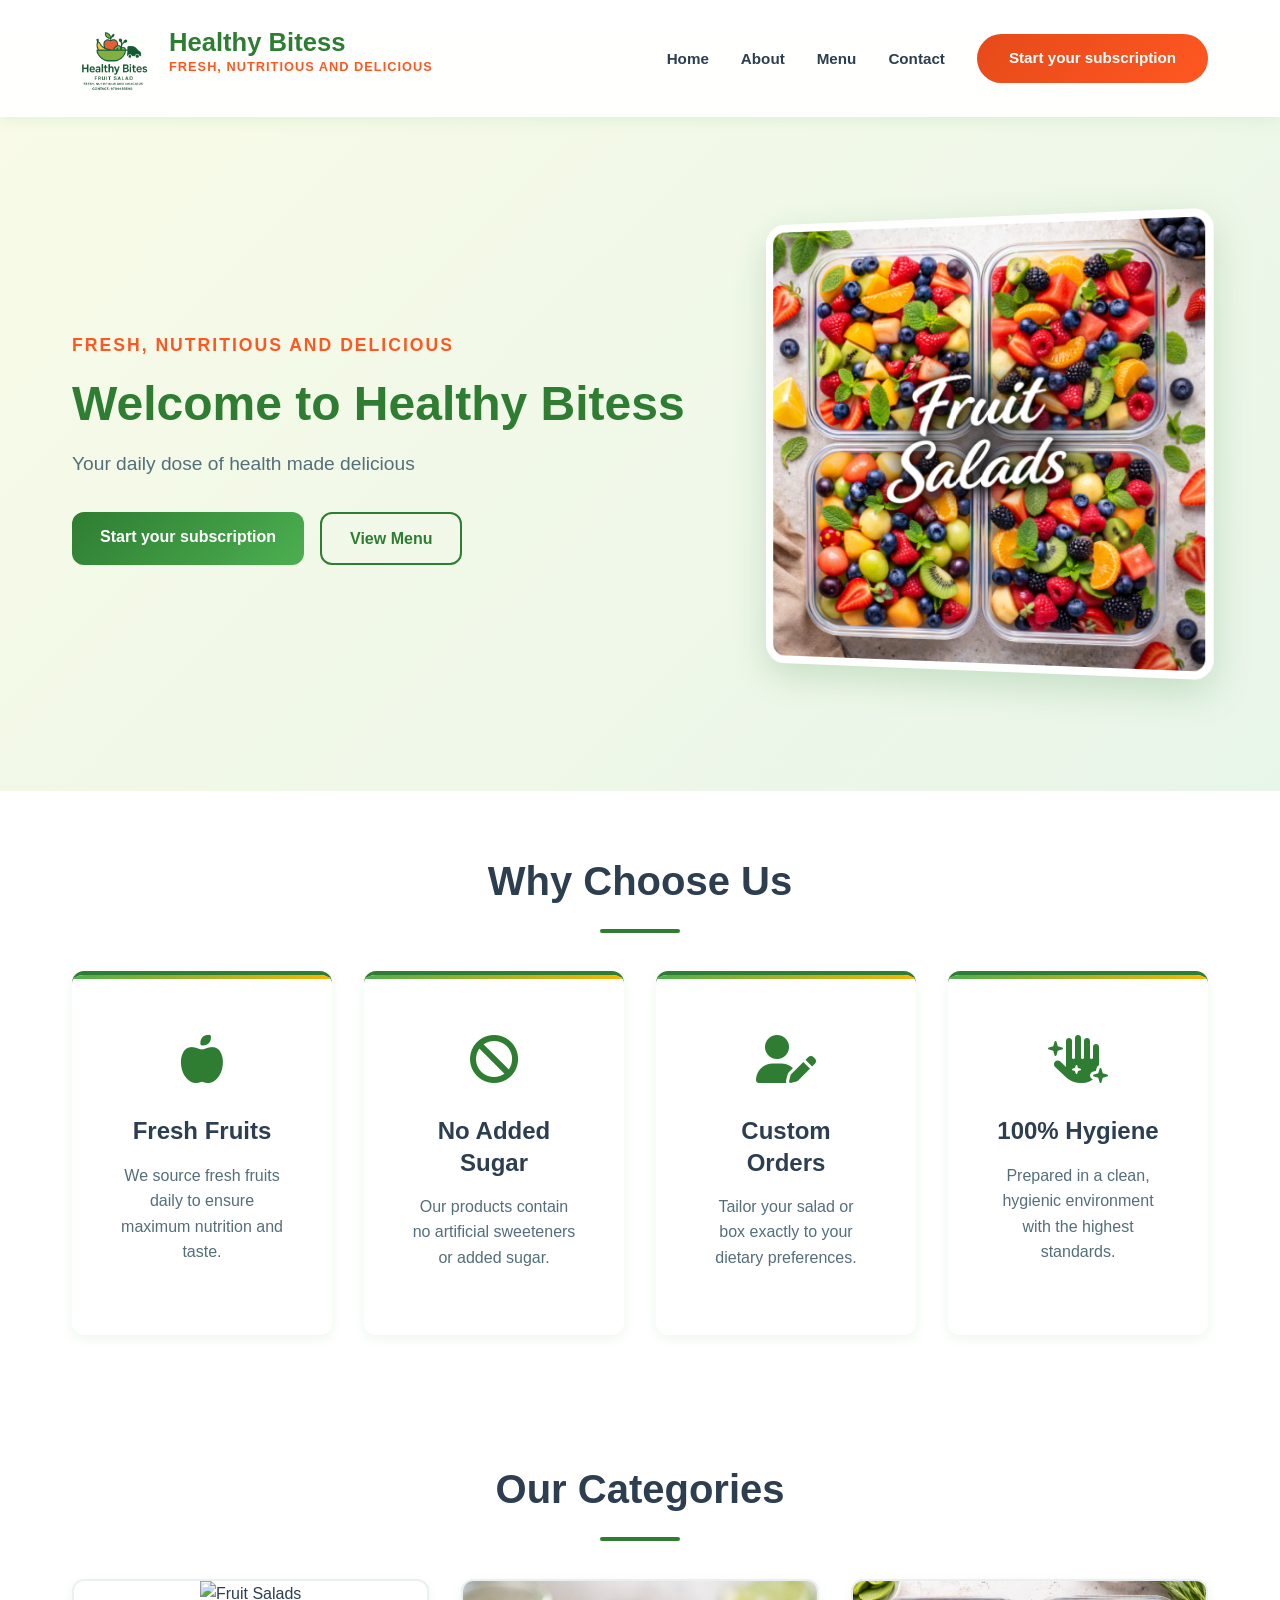
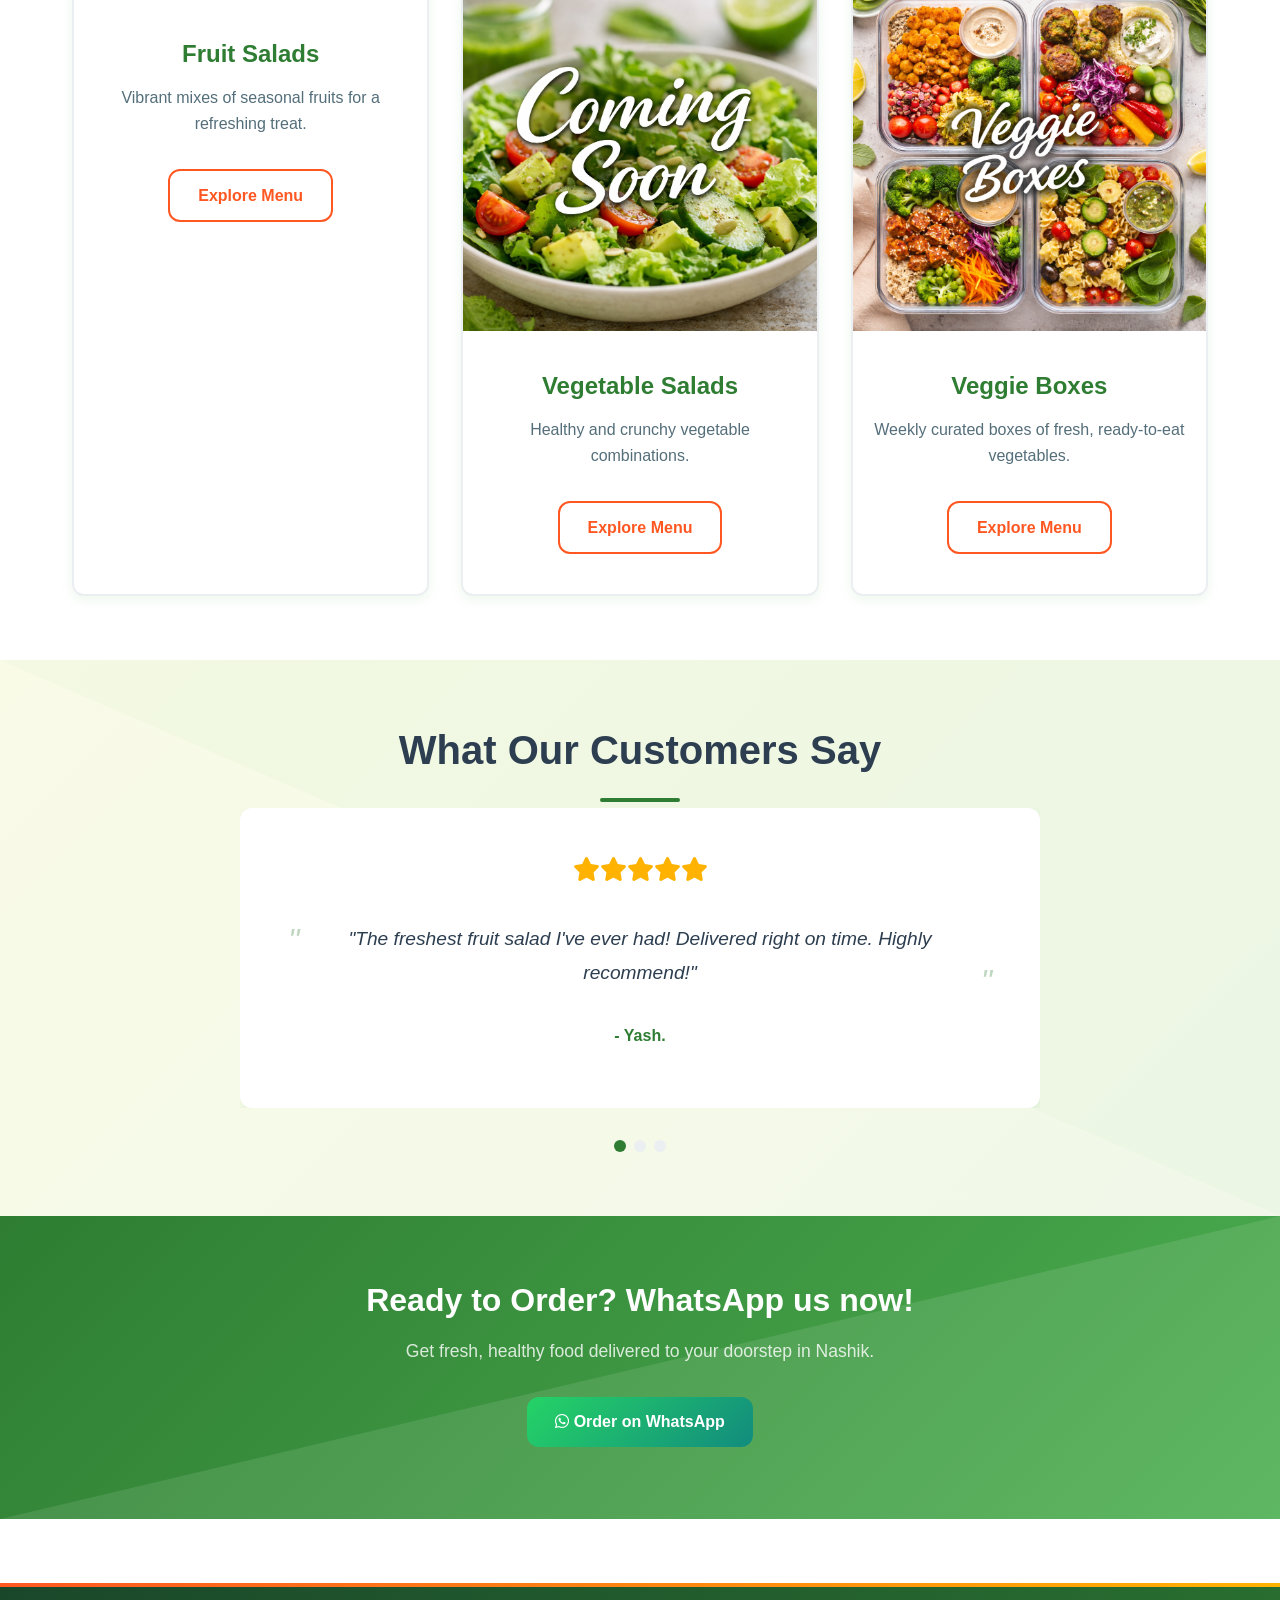
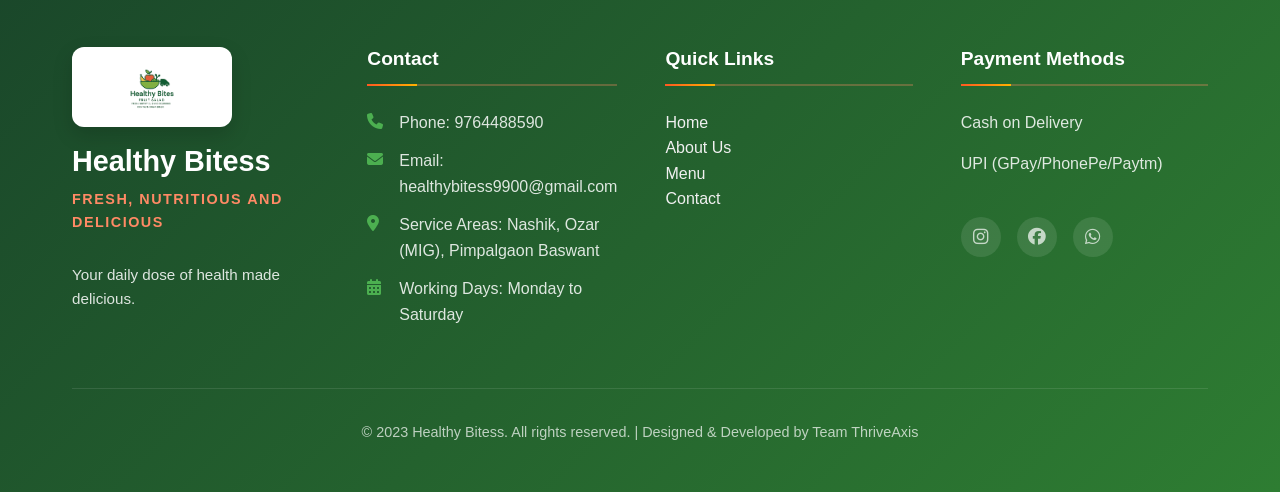
==== commit 44a15661: "Update index.html" ====
--- a/index.html
+++ b/index.html
@@ -25,7 +25,7 @@
                     <li><a href="menu.html">Menu</a></li>
                     <li><a href="contact.html">Contact</a></li>
                 </ul>
-                <a href="https://wa.me/919764488590" class="btn cta-btn">ORDER NOW</a>
+                <a href="https://wa.me/919764488590" class="btn cta-btn">Start your subscription</a>
             </nav>
             <button class="mobile-menu-btn">
                 <i class="fas fa-bars"></i>
@@ -45,7 +45,7 @@
                         <h2>Welcome to Healthy Bitess</h2>
                         <p class="lead">Your daily dose of health made delicious</p>
                         <div class="hero-btns">
-                            <a href="https://wa.me/9764488590" class="btn primary-btn">Order Now</a>
+                            <a href="https://wa.me/9764488590" class="btn primary-btn">Start your subscription</a>
                             <a href="menu.html" class="btn secondary-btn">View Menu</a>
                         </div>
                     </div>
@@ -214,4 +214,5 @@
 
     <script src="assests/script.js"></script>
 </body>
-</html>+
+</html>
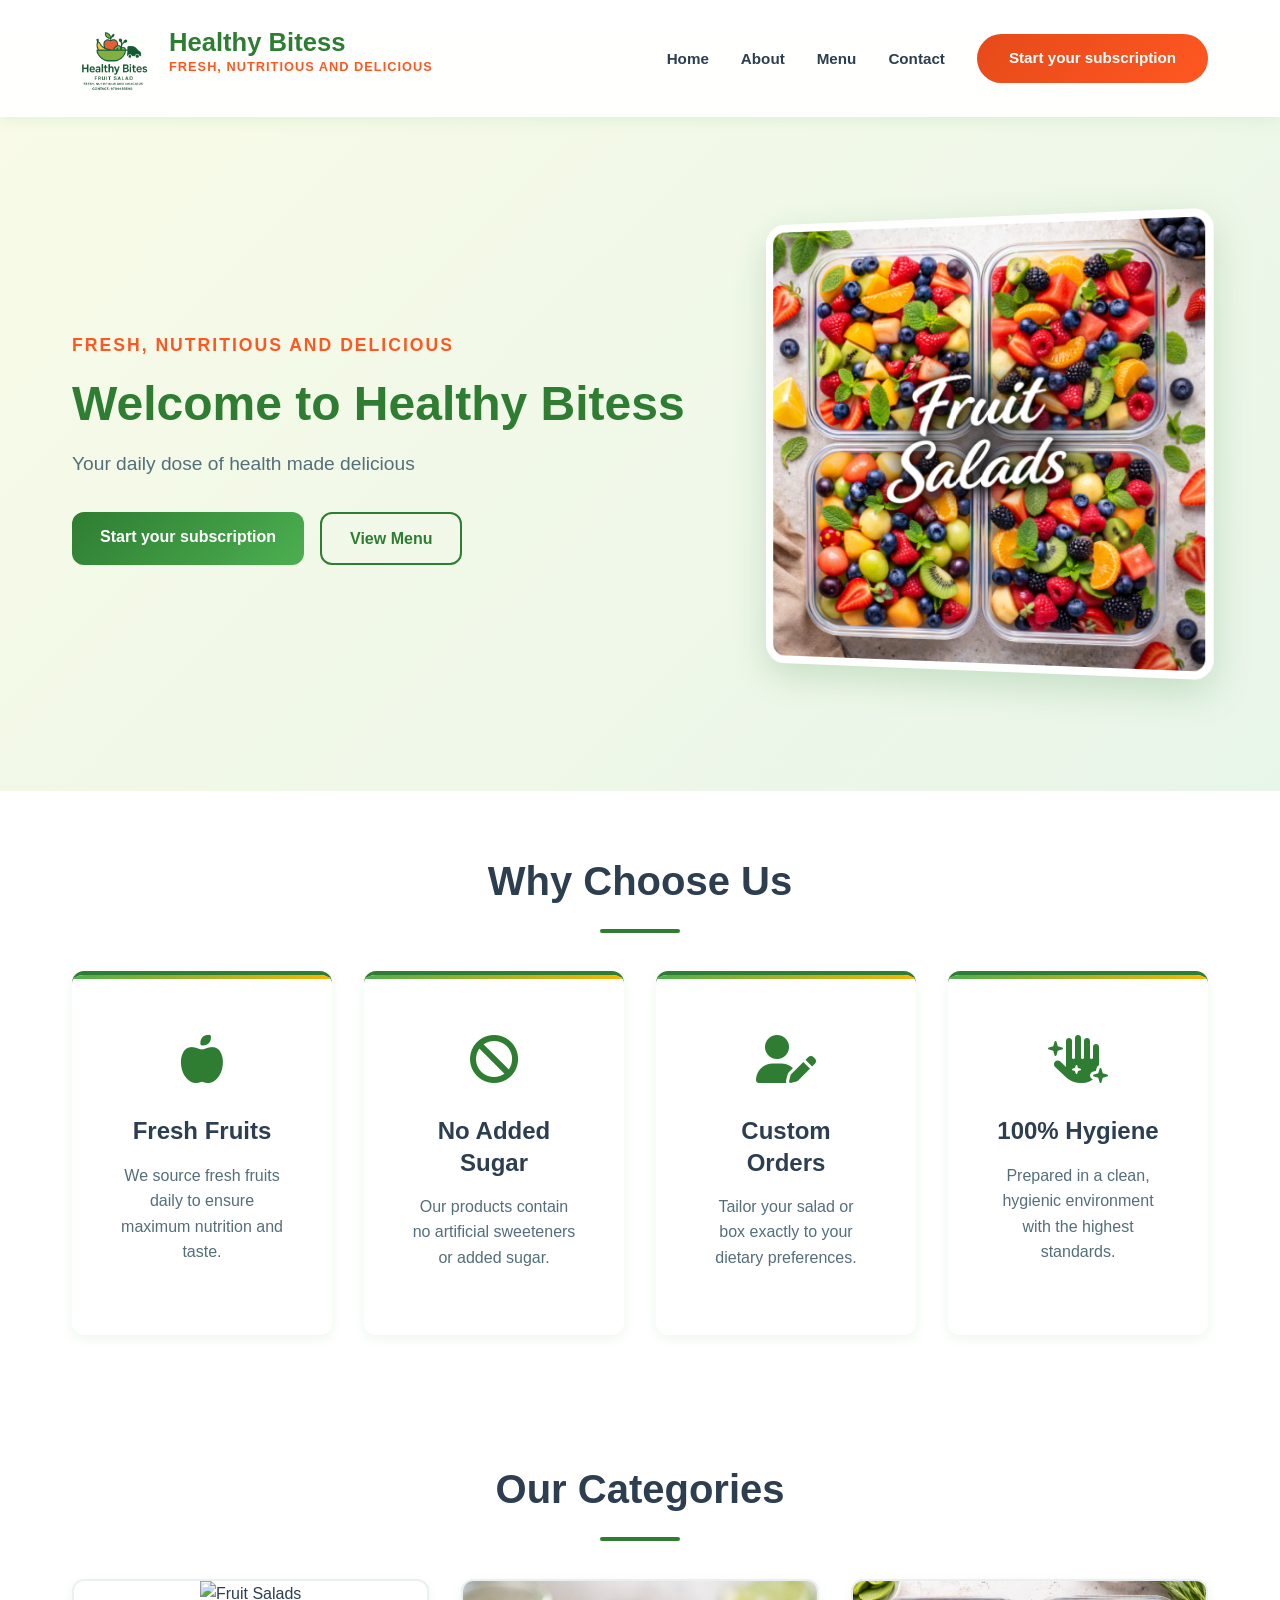
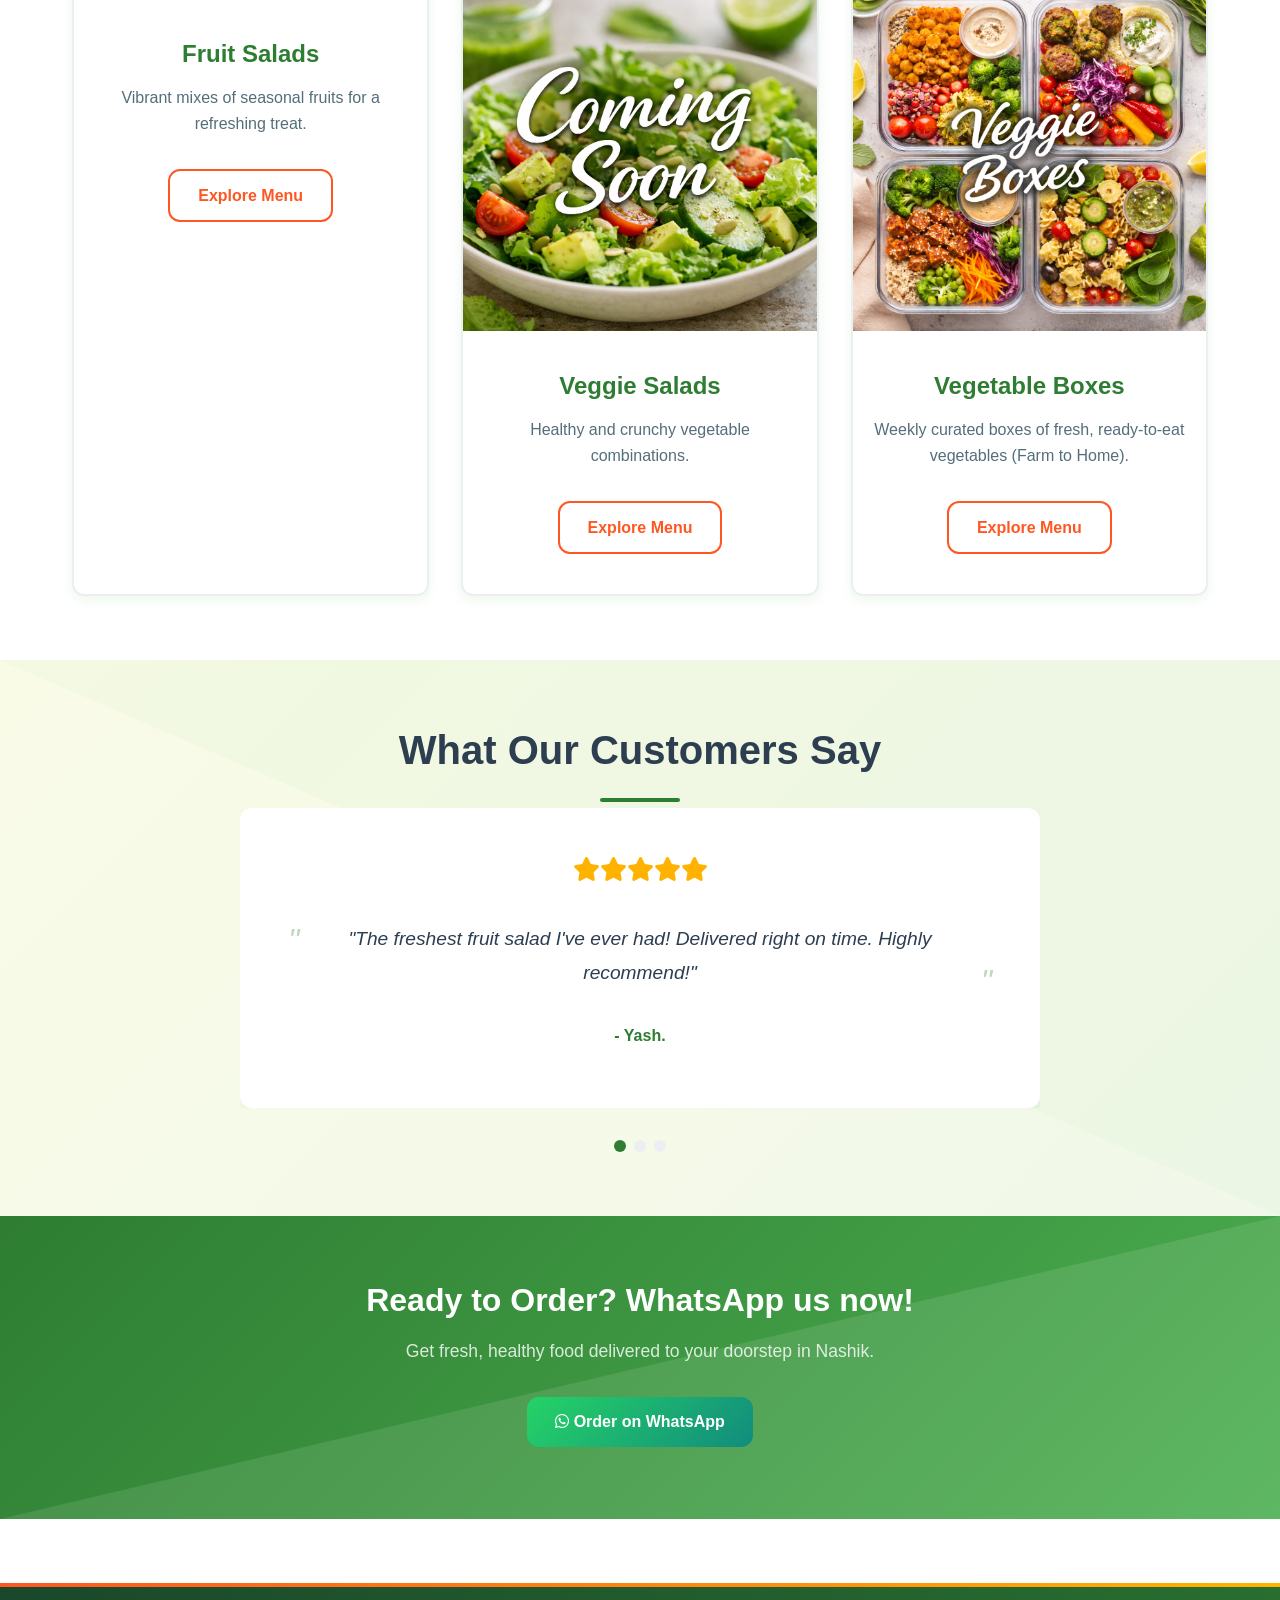
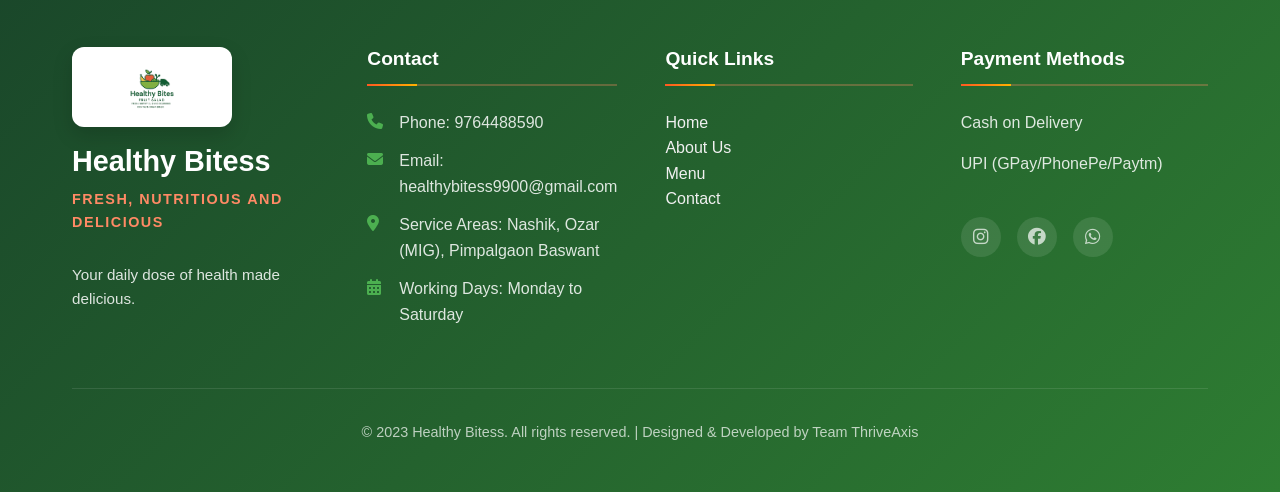
==== commit 76c02297: "Update index.html" ====
--- a/index.html
+++ b/index.html
@@ -103,15 +103,15 @@
                         <a href="menu.html#fruit" class="btn outline-btn">Explore Menu</a>
                     </div>
                     <div class="cat-card">
-                        <img src="images/Veg.png" alt="Vegetable Salads">
-                        <h3>Vegetable Salads</h3>
+                        <img src="images/Veg.png" alt="Veggie Salads">
+                        <h3>Veggie Salads</h3>
                         <p>Healthy and crunchy vegetable combinations.</p>
                         <a href="menu.html#vegetable" class="btn outline-btn">Explore Menu</a>
                     </div>
                     <div class="cat-card">
-                        <img src="images/vegbox.png" alt="Veggie Boxes">
-                        <h3>Veggie Boxes</h3>
-                        <p>Weekly curated boxes of fresh, ready-to-eat vegetables.</p>
+                        <img src="images/vegbox.png" alt="Vegetable Boxes">
+                        <h3>Vegetable Boxes</h3>
+                        <p>Weekly curated boxes of fresh, ready-to-eat vegetables (Farm to Home).</p>
                         <a href="menu.html#box" class="btn outline-btn">Explore Menu</a>
                     </div>
                 </div>
@@ -216,3 +216,4 @@
 </body>
 
 </html>
+
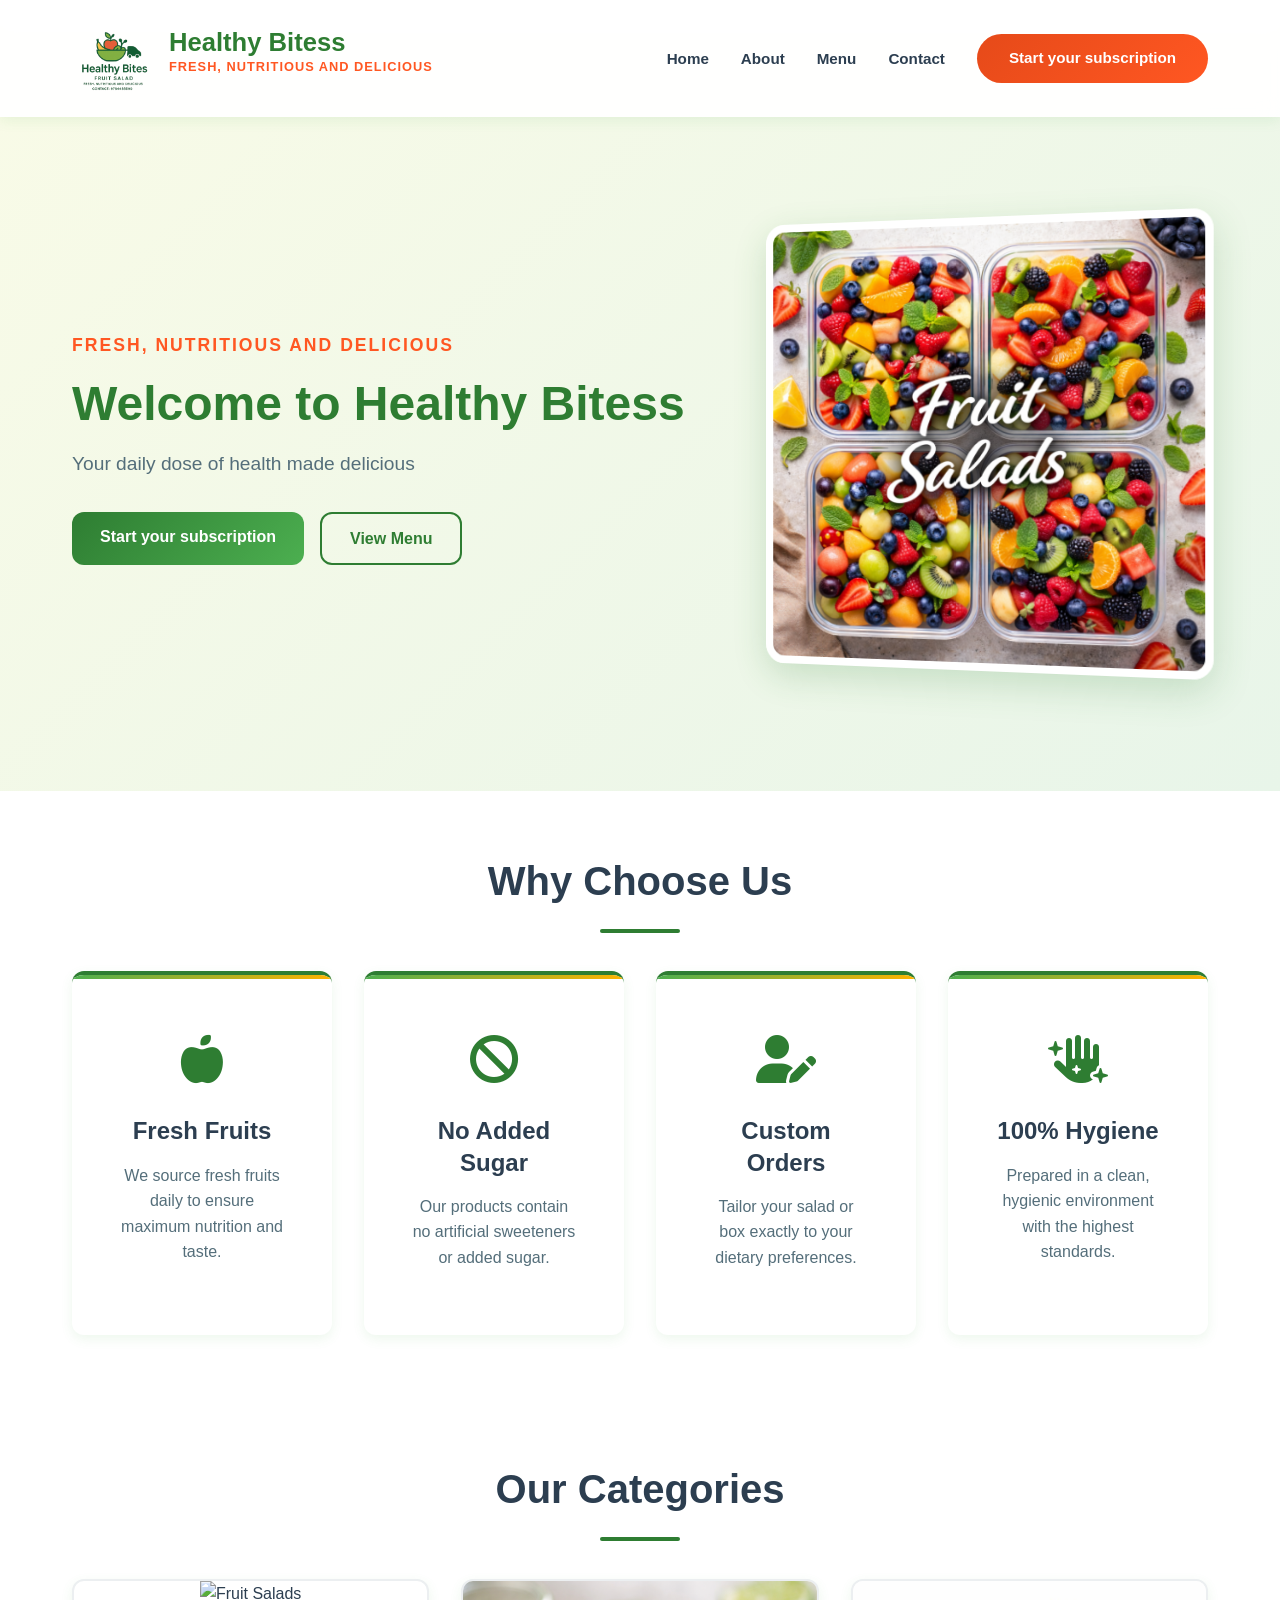
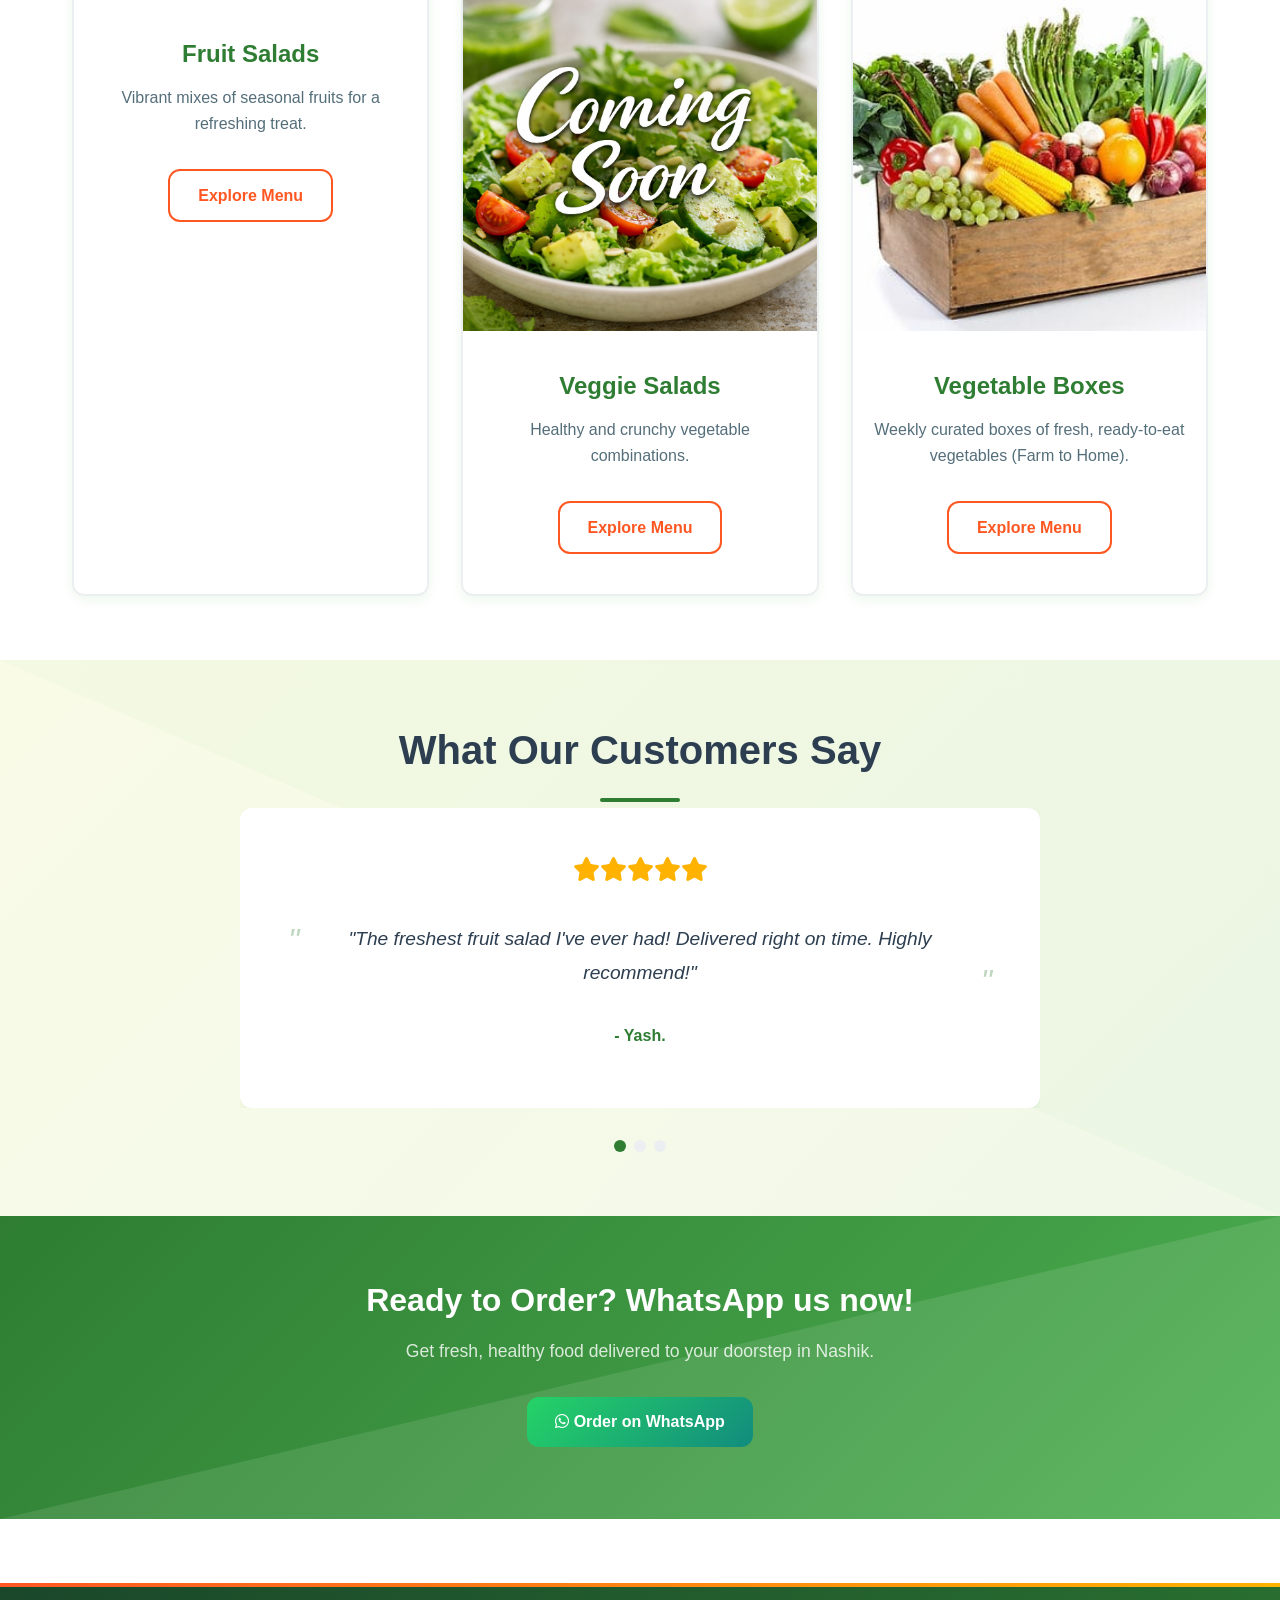
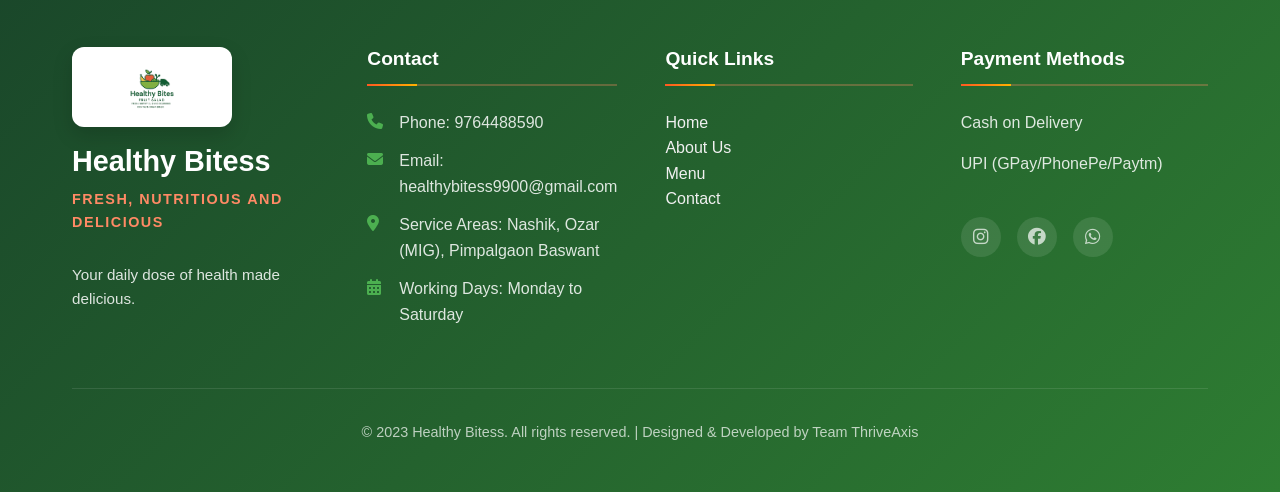
==== commit 5a3c3e04: "Update index.html" ====
--- a/index.html
+++ b/index.html
@@ -109,7 +109,7 @@
                         <a href="menu.html#vegetable" class="btn outline-btn">Explore Menu</a>
                     </div>
                     <div class="cat-card">
-                        <img src="images/vegbox.png" alt="Vegetable Boxes">
+                        <img src="images/vegitabale box2.jpeg" alt="Vegetable Boxes">
                         <h3>Vegetable Boxes</h3>
                         <p>Weekly curated boxes of fresh, ready-to-eat vegetables (Farm to Home).</p>
                         <a href="menu.html#box" class="btn outline-btn">Explore Menu</a>
@@ -217,3 +217,4 @@
 
 </html>
 
+
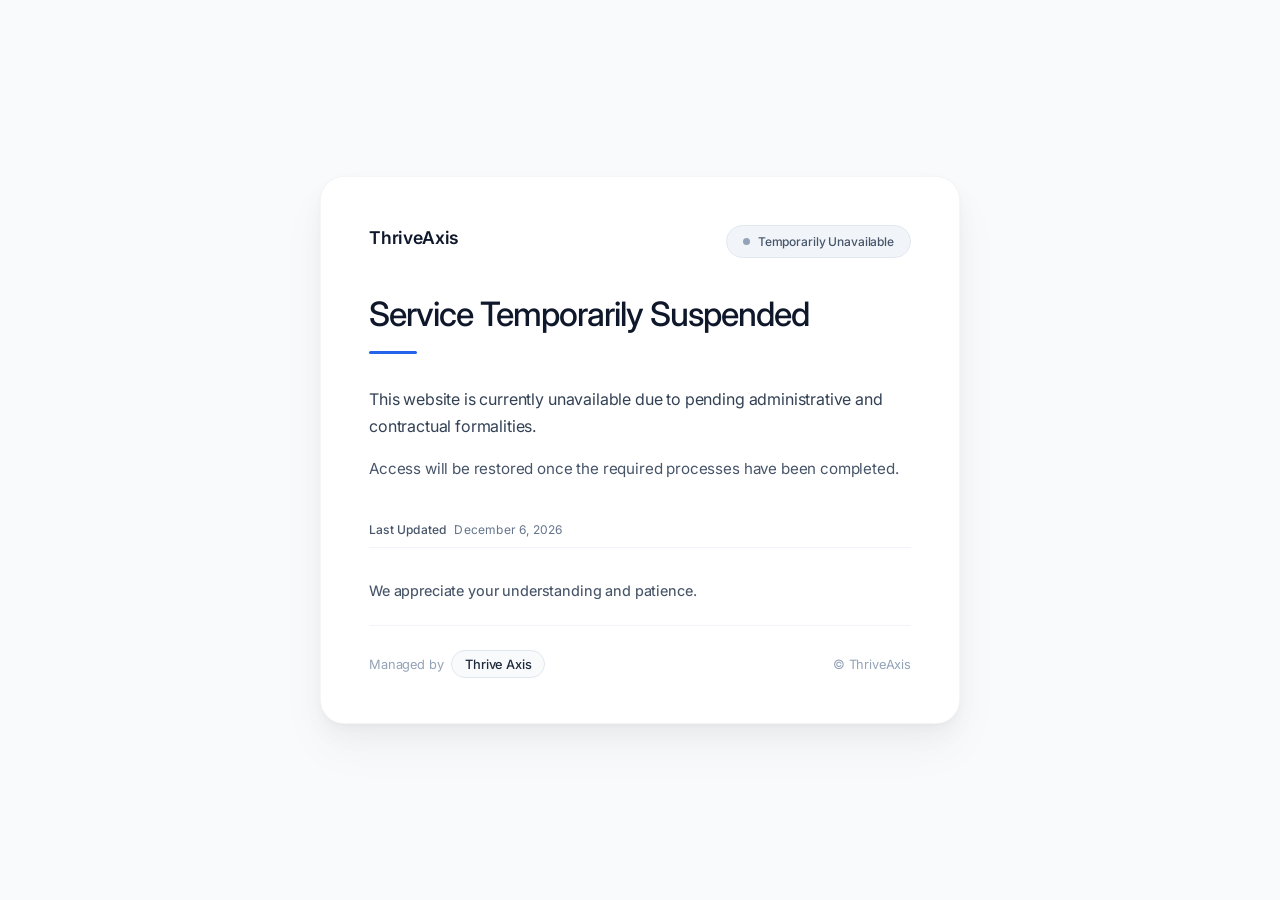
==== commit d4e55be1: "Rename Suspension.html to index.html" ====
--- a/index.html
+++ b/index.html
@@ -1,220 +1,345 @@
-<!DOCTYPE html>
-<html lang="en">
-<head>
-    <meta charset="UTF-8">
-    <meta name="viewport" content="width=device-width, initial-scale=1.0">
-    <title>Healthy Bitess - Fresh, Nutritious and Delicious</title>
-    <link rel="stylesheet" href="assests/corewave.css">
-    <link rel="icon" type="image/x-icon" href="images/healthy bitess icon.jpeg">
-    <link rel="stylesheet" href="https://cdnjs.cloudflare.com/ajax/libs/font-awesome/6.4.0/css/all.min.css">
-</head>
-<body>
-    <header class="header sticky">
-        <div class="container">
-            <div class="logo">
-            <img src="images/hb logo.png" alt="Healthy Bitess Logo" class="logo-img">
-            <div class="logo-text">
-            <h1>Healthy Bitess</h1>
-            <p class="tagline">FRESH, NUTRITIOUS AND DELICIOUS</p>
-        </div>
-        </div>
-            <nav class="nav-menu">
-                <ul>
-                    <li><a href="index.html">Home</a></li>
-                    <li><a href="about.html">About</a></li>
-                    <li><a href="menu.html">Menu</a></li>
-                    <li><a href="contact.html">Contact</a></li>
-                </ul>
-                <a href="https://wa.me/919764488590" class="btn cta-btn">Start your subscription</a>
-            </nav>
-            <button class="mobile-menu-btn">
-                <i class="fas fa-bars"></i>
-            </button>
-        </div>
-    </header>
-
-    <main>
-
-        <br>
-        <section class="hero">
-            <div class="hero-bg blurred-bg"></div>
-            <div class="container">
-                <div class="hero-content">
-                    <div class="text-block animate-left">
-                        <p class="subtitle">FRESH, NUTRITIOUS AND DELICIOUS</p>
-                        <h2>Welcome to Healthy Bitess</h2>
-                        <p class="lead">Your daily dose of health made delicious</p>
-                        <div class="hero-btns">
-                            <a href="https://wa.me/9764488590" class="btn primary-btn">Start your subscription</a>
-                            <a href="menu.html" class="btn secondary-btn">View Menu</a>
-                        </div>
-                    </div>
-                    <div class="image-block animate-right">
-                        <img src="images/Fruit Salads.png" alt="Clear, vibrant fruit salad" class="hero-img">
-                    </div>
-                </div>
-            </div>
-        </section>
-
-        <section class="section why-us">
-            <div class="container">
-                <h2 class="section-title">Why Choose Us</h2>
-                <div class="cards">
-                    <div class="card">
-                        <div class="card-icon">
-                            <i class="fas fa-apple-alt"></i>
-                        </div>
-                        <h3>Fresh Fruits</h3>
-                        <p>We source fresh fruits daily to ensure maximum nutrition and taste.</p>
-                    </div>
-                    <div class="card">
-                        <div class="card-icon">
-                            <i class="fas fa-ban"></i>
-                        </div>
-                        <h3>No Added Sugar</h3>
-                        <p>Our products contain no artificial sweeteners or added sugar.</p>
-                    </div>
-                    <div class="card">
-                        <div class="card-icon">
-                            <i class="fas fa-user-edit"></i>
-                        </div>
-                        <h3>Custom Orders</h3>
-                        <p>Tailor your salad or box exactly to your dietary preferences.</p>
-                    </div>
-                    <div class="card">
-                        <div class="card-icon">
-                            <i class="fas fa-hand-sparkles"></i>
-                        </div>
-                        <h3>100% Hygiene</h3>
-                        <p>Prepared in a clean, hygienic environment with the highest standards.</p>
-                    </div>
-                </div>
-            </div>
-        </section>
-
-        <section class="section categories">
-            <div class="container">
-                <h2 class="section-title">Our Categories</h2>
-                <div class="category-cards">
-                    <div class="cat-card">
-                        <img src="https://images.unsplash.com/photo-1565958011703-44f9829ba187?ixlib=rb-4.0.3&auto=format&fit=crop&w-800&q=80" alt="Fruit Salads">
-                        <h3>Fruit Salads</h3>
-                        <p>Vibrant mixes of seasonal fruits for a refreshing treat.</p>
-                        <a href="menu.html#fruit" class="btn outline-btn">Explore Menu</a>
-                    </div>
-                    <div class="cat-card">
-                        <img src="images/Veg.png" alt="Veggie Salads">
-                        <h3>Veggie Salads</h3>
-                        <p>Healthy and crunchy vegetable combinations.</p>
-                        <a href="menu.html#vegetable" class="btn outline-btn">Explore Menu</a>
-                    </div>
-                    <div class="cat-card">
-                        <img src="images/vegitabale box2.jpeg" alt="Vegetable Boxes">
-                        <h3>Vegetable Boxes</h3>
-                        <p>Weekly curated boxes of fresh, ready-to-eat vegetables (Farm to Home).</p>
-                        <a href="menu.html#box" class="btn outline-btn">Explore Menu</a>
-                    </div>
-                </div>
-            </div>
-        </section>
-
-        <section class="section testimonials">
-            <div class="container">
-                <h2 class="section-title">What Our Customers Say</h2>
-                <div class="slider">
-                    <div class="slide active">
-                        <div class="stars">
-                            <i class="fas fa-star"></i><i class="fas fa-star"></i><i class="fas fa-star"></i><i class="fas fa-star"></i><i class="fas fa-star"></i>
-                        </div>
-                        <p class="quote">"The freshest fruit salad I've ever had! Delivered right on time. Highly recommend!"</p>
-                        <p class="customer">- Yash.</p>
-                    </div>
-                    <div class="slide">
-                        <div class="stars">
-                            <i class="fas fa-star"></i><i class="fas fa-star"></i><i class="fas fa-star"></i><i class="fas fa-star"></i><i class="fas fa-star"></i>
-                        </div>
-                        <p class="quote">"Perfect for my fitness diet. Custom orders make it so easy to stay healthy."</p>
-                        <p class="customer">- Chetan.</p>
-                    </div>
-                    <div class="slide">
-                        <div class="stars">
-                            <i class="fas fa-star"></i><i class="fas fa-star"></i><i class="fas fa-star"></i><i class="fas fa-star"></i><i class="fas fa-star"></i>
-                        </div>
-                        <p class="quote">"Ordered a veggie box for the family. Everything was crisp and lasted all week."</p>
-                        <p class="customer">- The Rokade Family</p>
-                    </div>
-                </div>
-                <div class="slider-dots">
-                    <span class="dot active"></span>
-                    <span class="dot"></span>
-                    <span class="dot"></span>
-                </div>
-            </div>
-        </section>
-
-        <section class="cta-banner">
-            <div class="container">
-                <h2>Ready to Order? WhatsApp us now!</h2>
-                <p>Get fresh, healthy food delivered to your doorstep in Nashik.</p>
-                <a href="https://wa.me/919764488590" class="btn whatsapp-btn pulse">
-                    <i class="fab fa-whatsapp"></i> Order on WhatsApp
-                </a>
-            </div>
-        </section>
-    </main>
-
-    <footer class="footer">
-        <div class="container">
-            <div class="footer-grid">
-                <div class="footer-col footer-brand">
-                <div class="footer-logo">
-                <img src="images/hb logo.png" alt="Healthy Bitess Logo">
-              </div>
-               <h3>Healthy Bitess</h3>
-               <p class="tagline">FRESH, NUTRITIOUS AND DELICIOUS</p>
-               <p>Your daily dose of health made delicious.</p>
-               </div>
-
-                <div class="footer-col">
-                    <h4>Contact</h4>
-                    <p><i class="fas fa-phone"></i> Phone: 9764488590</p>
-                    <p><i class="fas fa-envelope"></i> Email: healthybitess9900@gmail.com</p>
-                    <p><i class="fas fa-map-marker-alt"></i> Service Areas: Nashik, Ozar (MIG), Pimpalgaon Baswant</p>
-                    <p><i class="fas fa-calendar-alt"></i> Working Days: Monday to Saturday</p>
-                </div>
-                <div class="footer-col">
-                    <h4>Quick Links</h4>
-                    <ul>
-                        <li><a href="index.html">Home</a></li>
-                        <li><a href="about.html">About Us</a></li>
-                        <li><a href="menu.html">Menu</a></li>
-                        <li><a href="contact.html">Contact</a></li>
-                    </ul>
-                </div>
-                <div class="footer-col">
-                    <h4>Payment Methods</h4>
-                    <p>Cash on Delivery</p>
-                    <p>UPI (GPay/PhonePe/Paytm)</p>
-                    <div class="social-icons">
-                        <a href="https://www.instagram.com/healthybitess_freshfruitsalad?igsh=Y3h0dXg1eW1nYnJy"><i class="fab fa-instagram"></i></a>
-                        <a href="#"><i class="fab fa-facebook"></i></a>
-                        <a href="https://wa.me/919764488590"><i class="fab fa-whatsapp"></i></a>
-                    </div>
-                </div>
-            </div>
-            <hr>
-            <p class="copyright">&copy; 2023 Healthy Bitess. All rights reserved. | Designed & Developed by Team ThriveAxis</p>
-        </div>
-    </footer>
-
-  
-    <button id="backToTop" class="back-to-top">
-        <i class="fas fa-chevron-up"></i>
-    </button>
-
-    <script src="assests/script.js"></script>
-</body>
-
-</html>
-
-
+<!DOCTYPE html>
+<html lang="en">
+<head>
+  <meta charset="UTF-8">
+  <meta name="viewport" content="width=device-width, initial-scale=1.0">
+  <title>Service Temporarily Suspended | ThirveAxis</title>
+  <link rel="preconnect" href="https://fonts.googleapis.com">
+  <link rel="preconnect" href="https://fonts.gstatic.com" crossorigin>
+  <link href="https://fonts.googleapis.com/css2?family=Inter:opsz,wght@14..32,400;14..32,450;14..32,500;14..32,600&display=swap" rel="stylesheet">
+  <style>
+    /* ----- RESET & BASE ----- */
+    *,
+    *::before,
+    *::after {
+      margin: 0;
+      padding: 0;
+      box-sizing: border-box;
+    }
+
+    html {
+      -webkit-font-smoothing: antialiased;
+      -moz-osx-font-smoothing: grayscale;
+      text-rendering: optimizeLegibility;
+    }
+
+    body {
+      font-family: 'Inter', system-ui, -apple-system, 'Segoe UI', Roboto, 'Helvetica Neue', sans-serif;
+      background-color: #F8FAFC;
+      color: #0F172A;
+      min-height: 100vh;
+      display: flex;
+      align-items: center;
+      justify-content: center;
+      padding: 1.5rem;
+      line-height: 1.5;
+      font-weight: 400;
+      letter-spacing: -0.01em;
+    }
+
+    /* ----- FADE-IN ANIMATION ----- */
+    @keyframes fadeIn {
+      0% {
+        opacity: 0;
+        transform: translateY(8px);
+      }
+      100% {
+        opacity: 1;
+        transform: translateY(0);
+      }
+    }
+
+    .card {
+      animation: fadeIn 0.7s cubic-bezier(0.16, 1, 0.3, 1) both;
+    }
+
+    /* ----- CARD CONTAINER ----- */
+    .card {
+      max-width: 640px;
+      width: 100%;
+      background: #FFFFFF;
+      border-radius: 24px;
+      padding: 3rem 3rem 2.8rem;
+      box-shadow:
+        0 1px 2px rgba(0, 0, 0, 0.02),
+        0 4px 8px rgba(0, 0, 0, 0.02),
+        0 12px 24px rgba(0, 0, 0, 0.03),
+        0 24px 48px rgba(0, 0, 0, 0.04);
+      border: 1px solid rgba(0, 0, 0, 0.04);
+      transition: box-shadow 0.3s ease;
+    }
+
+    .card:hover {
+      box-shadow:
+        0 1px 2px rgba(0, 0, 0, 0.03),
+        0 4px 8px rgba(0, 0, 0, 0.03),
+        0 16px 32px rgba(0, 0, 0, 0.05),
+        0 32px 64px rgba(0, 0, 0, 0.06);
+    }
+
+    /* ----- HEADER ROW: COMPANY + STATUS ----- */
+    .card-header {
+      display: flex;
+      align-items: flex-start;
+      justify-content: space-between;
+      margin-bottom: 2.2rem;
+      flex-wrap: wrap;
+      gap: 1rem;
+    }
+
+    .company-label {
+      font-size: 0.75rem;
+      font-weight: 500;
+      text-transform: uppercase;
+      letter-spacing: 2.5px;
+      color: #475569;
+      line-height: 1.2;
+    }
+
+    .company-label strong {
+      display: block;
+      font-weight: 600;
+      font-size: 1.1rem;
+      letter-spacing: -0.01em;
+      color: #0F172A;
+      margin-top: 2px;
+      text-transform: none;
+    }
+
+    .status-badge {
+      display: inline-flex;
+      align-items: center;
+      gap: 8px;
+      background: #F1F5F9;
+      border: 1px solid #E2E8F0;
+      padding: 0.4rem 1rem;
+      border-radius: 100px;
+      font-size: 0.75rem;
+      font-weight: 500;
+      color: #475569;
+      white-space: nowrap;
+      letter-spacing: -0.01em;
+      transition: all 0.2s ease;
+    }
+
+    .status-badge::before {
+      content: "";
+      width: 7px;
+      height: 7px;
+      background: #94A3B8;
+      border-radius: 50%;
+      display: inline-block;
+      flex-shrink: 0;
+    }
+
+    /* ----- MAIN HEADING ----- */
+    h1 {
+      font-size: 2.1rem;
+      font-weight: 500;
+      letter-spacing: -0.03em;
+      color: #0F172A;
+      margin-bottom: 1rem;
+      line-height: 1.25;
+    }
+
+    /* ----- ACCENT LINE ----- */
+    .accent-line {
+      width: 48px;
+      height: 3px;
+      background: #2563EB;
+      border-radius: 3px;
+      margin-bottom: 2rem;
+    }
+
+    /* ----- DESCRIPTION TEXT ----- */
+    .description {
+      color: #334155;
+      font-size: 1rem;
+      line-height: 1.7;
+      margin-bottom: 1rem;
+      font-weight: 400;
+    }
+
+    .description-secondary {
+      color: #475569;
+      font-size: 0.95rem;
+      margin-bottom: 2rem;
+      line-height: 1.6;
+    }
+
+    /* ----- LAST UPDATED ROW ----- */
+    .meta-updated {
+      display: flex;
+      align-items: center;
+      gap: 8px;
+      font-size: 0.75rem;
+      color: #64748B;
+      letter-spacing: 0.2px;
+      margin-bottom: 2rem;
+      padding: 0.5rem 0;
+      border-bottom: 1px solid #F1F5F9;
+    }
+
+    .updated-label {
+      font-weight: 500;
+      color: #475569;
+    }
+
+    .updated-date {
+      font-weight: 400;
+      color: #64748B;
+    }
+
+    /* ----- APPRECIATION NOTE ----- */
+    .appreciation {
+      font-size: 0.9rem;
+      font-weight: 450;
+      color: #475569;
+      margin-bottom: 1.5rem;
+      font-style: normal;
+      letter-spacing: -0.01em;
+    }
+
+    /* ----- FOOTER ----- */
+    .card-footer {
+      display: flex;
+      align-items: center;
+      justify-content: space-between;
+      padding-top: 1.5rem;
+      border-top: 1px solid #F1F5F9;
+      font-size: 0.8rem;
+      color: #64748B;
+      flex-wrap: wrap;
+      gap: 12px;
+    }
+
+    .managed-by {
+      display: flex;
+      align-items: center;
+      gap: 8px;
+    }
+
+    .managed-by span:first-child {
+      color: #94A3B8;
+    }
+
+    .managed-badge {
+      font-weight: 500;
+      color: #1E293B;
+      background: #F8FAFC;
+      padding: 0.2rem 0.8rem;
+      border-radius: 100px;
+      border: 1px solid #E2E8F0;
+    }
+
+    .copyright {
+      color: #94A3B8;
+    }
+
+    /* ----- RESPONSIVE ----- */
+    @media (max-width: 600px) {
+      body {
+        padding: 1rem;
+        align-items: flex-start;
+        padding-top: 2rem;
+      }
+
+      .card {
+        padding: 2rem 1.5rem 2rem;
+        border-radius: 20px;
+      }
+
+      .card-header {
+        flex-direction: column;
+        align-items: flex-start;
+        gap: 1.2rem;
+      }
+
+      h1 {
+        font-size: 1.7rem;
+      }
+
+      .description {
+        font-size: 0.95rem;
+      }
+
+      .card-footer {
+        flex-direction: column;
+        align-items: flex-start;
+      }
+    }
+
+    /* Focus styles for accessibility */
+    :focus-visible {
+      outline: 2px solid #2563EB;
+      outline-offset: 2px;
+      border-radius: 4px;
+    }
+  </style>
+</head>
+<body>
+
+  <main class="card" role="main" aria-labelledby="page-heading">
+    
+    <!-- Header: Company + Status Badge -->
+    <div class="card-header">
+      <div class="company-label">
+        <strong>ThriveAxis</strong>
+      </div>
+      <div class="status-badge" aria-label="Status: Temporarily Unavailable">
+        Temporarily Unavailable
+      </div>
+    </div>
+
+    <!-- Main Heading -->
+    <h1 id="page-heading">Service Temporarily Suspended</h1>
+
+    <!-- Thin blue accent line -->
+    <div class="accent-line" aria-hidden="true"></div>
+
+    <!-- Description content -->
+    <p class="description">
+      This website is currently unavailable due to pending administrative and contractual formalities.
+    </p>
+    <p class="description-secondary">
+      Access will be restored once the required processes have been completed.
+    </p>
+
+    <!-- Last Updated with dynamic date -->
+    <div class="meta-updated">
+      <span class="updated-label">Last Updated</span>
+      <span class="updated-date" id="current-date"></span>
+    </div>
+
+    <!-- Appreciation message -->
+    <p class="appreciation">
+      We appreciate your understanding and patience.
+    </p>
+
+    <!-- Footer with management info -->
+    <div class="card-footer">
+      <div class="managed-by">
+        <span>Managed by</span>
+        <span class="managed-badge">Thrive Axis</span>
+      </div>
+      <div class="copyright">
+        &copy; ThriveAxis
+      </div>
+    </div>
+
+  </main>
+
+  <!-- Minimal JavaScript for live date -->
+  <script>
+    (function() {
+      const dateElement = document.getElementById('current-date');
+      if (dateElement) {
+        const today = new Date();
+        const options = { year: 'numeric', month: 'long', day: 'numeric' };
+        dateElement.textContent = today.toLocaleDateString('en-US', options);
+      }
+    })();
+  </script>
+
+</body>
+</html>
